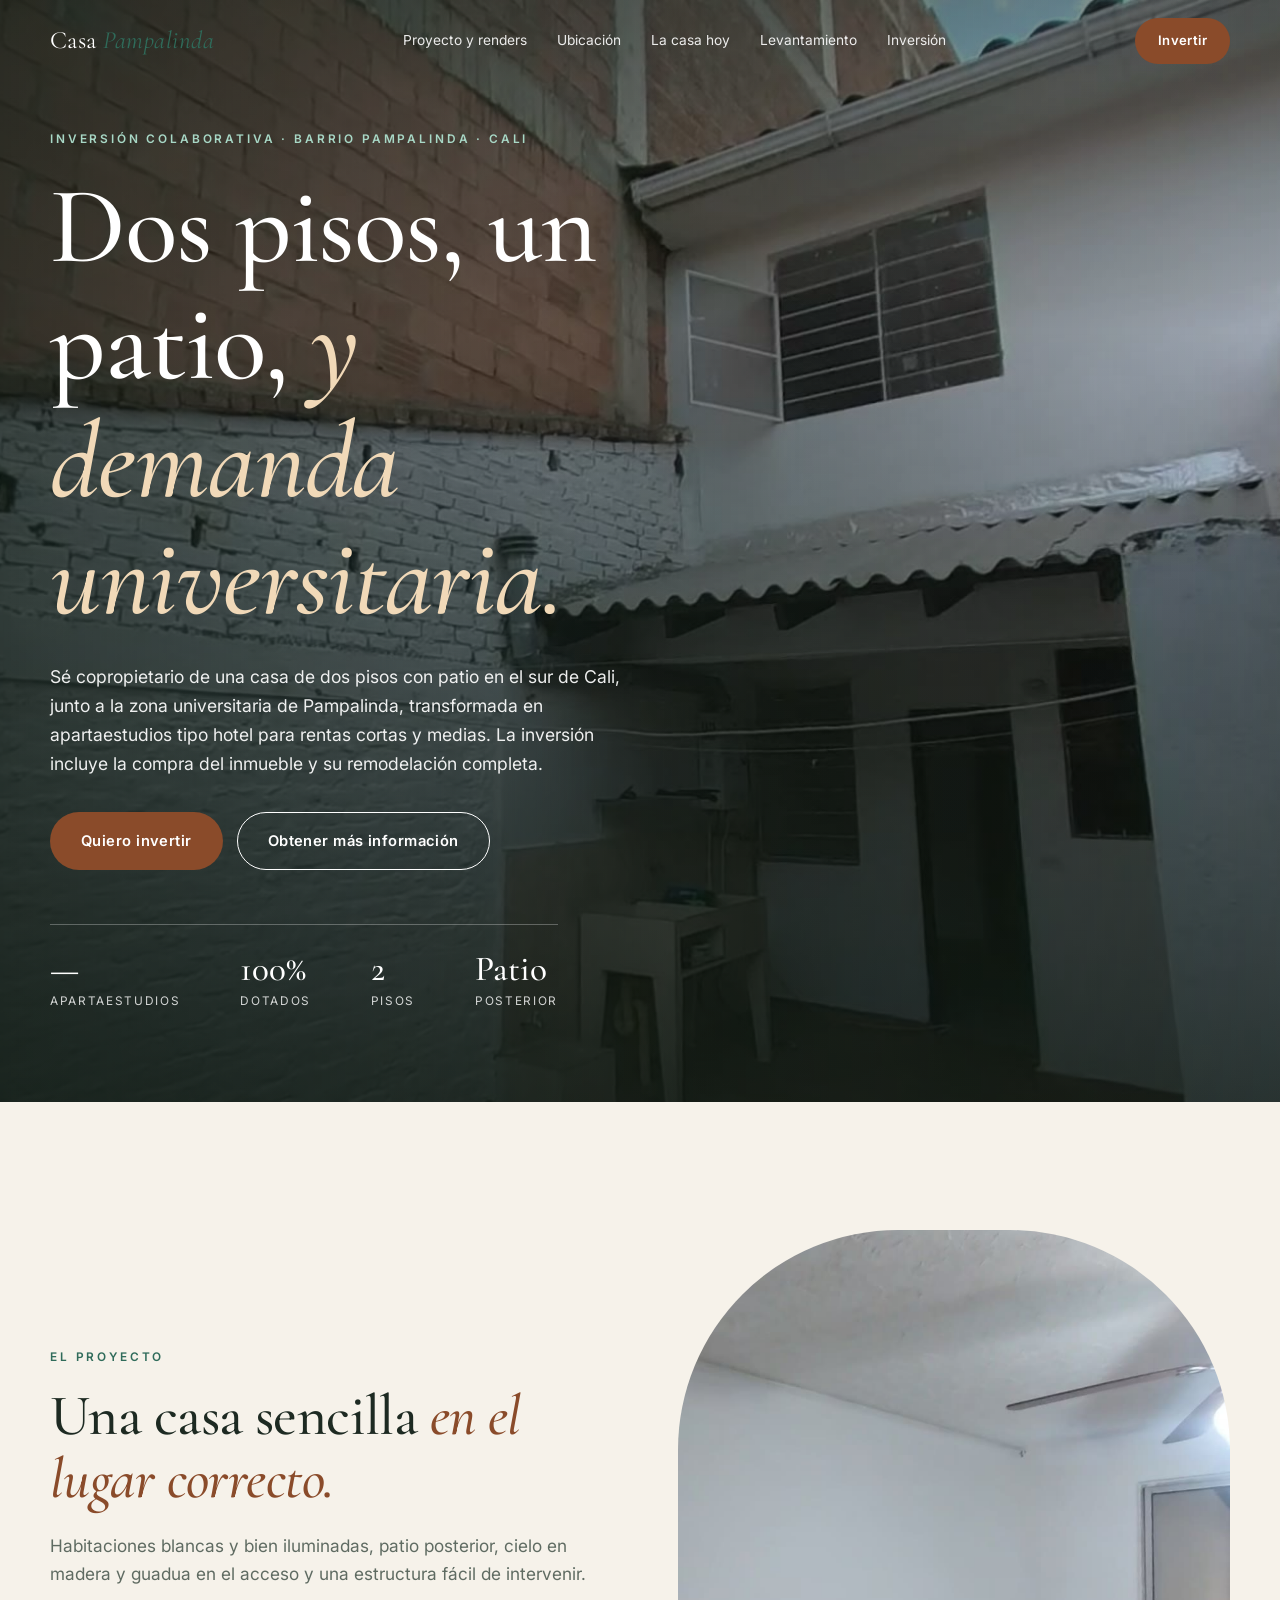
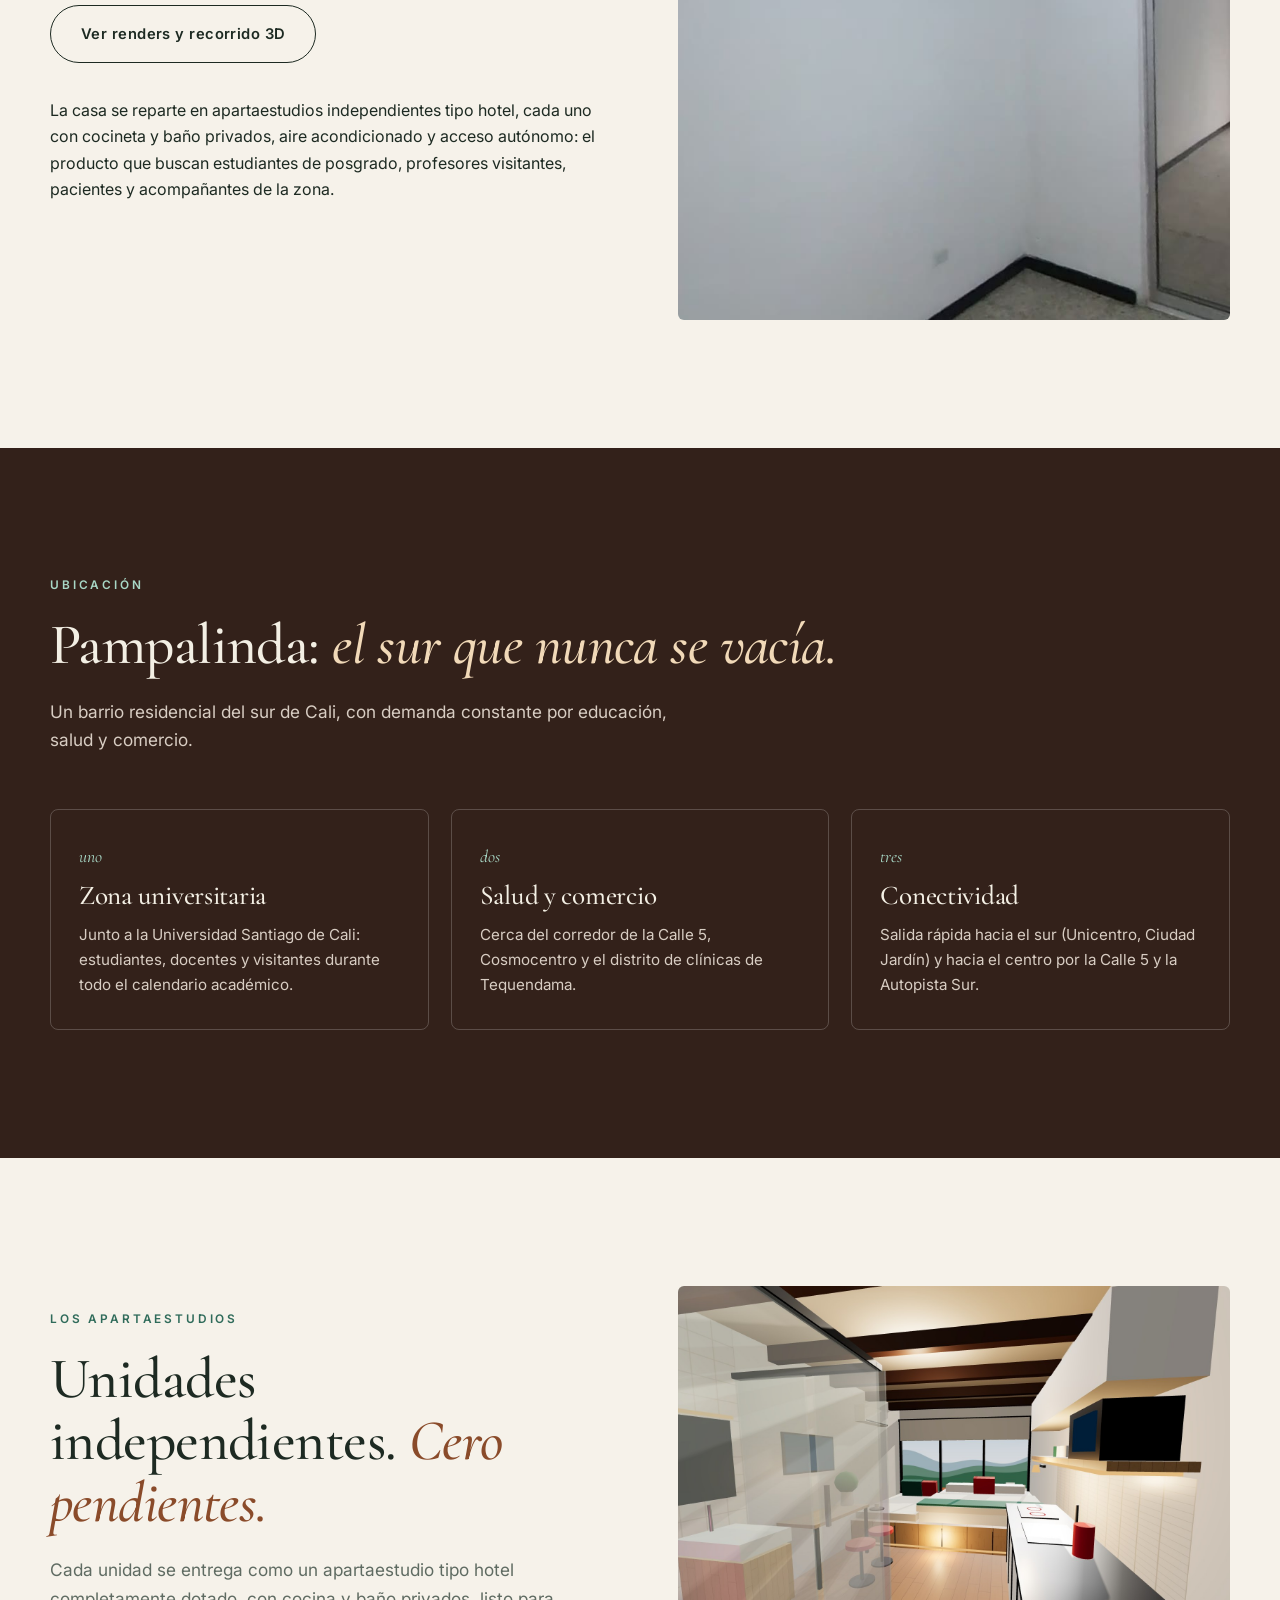
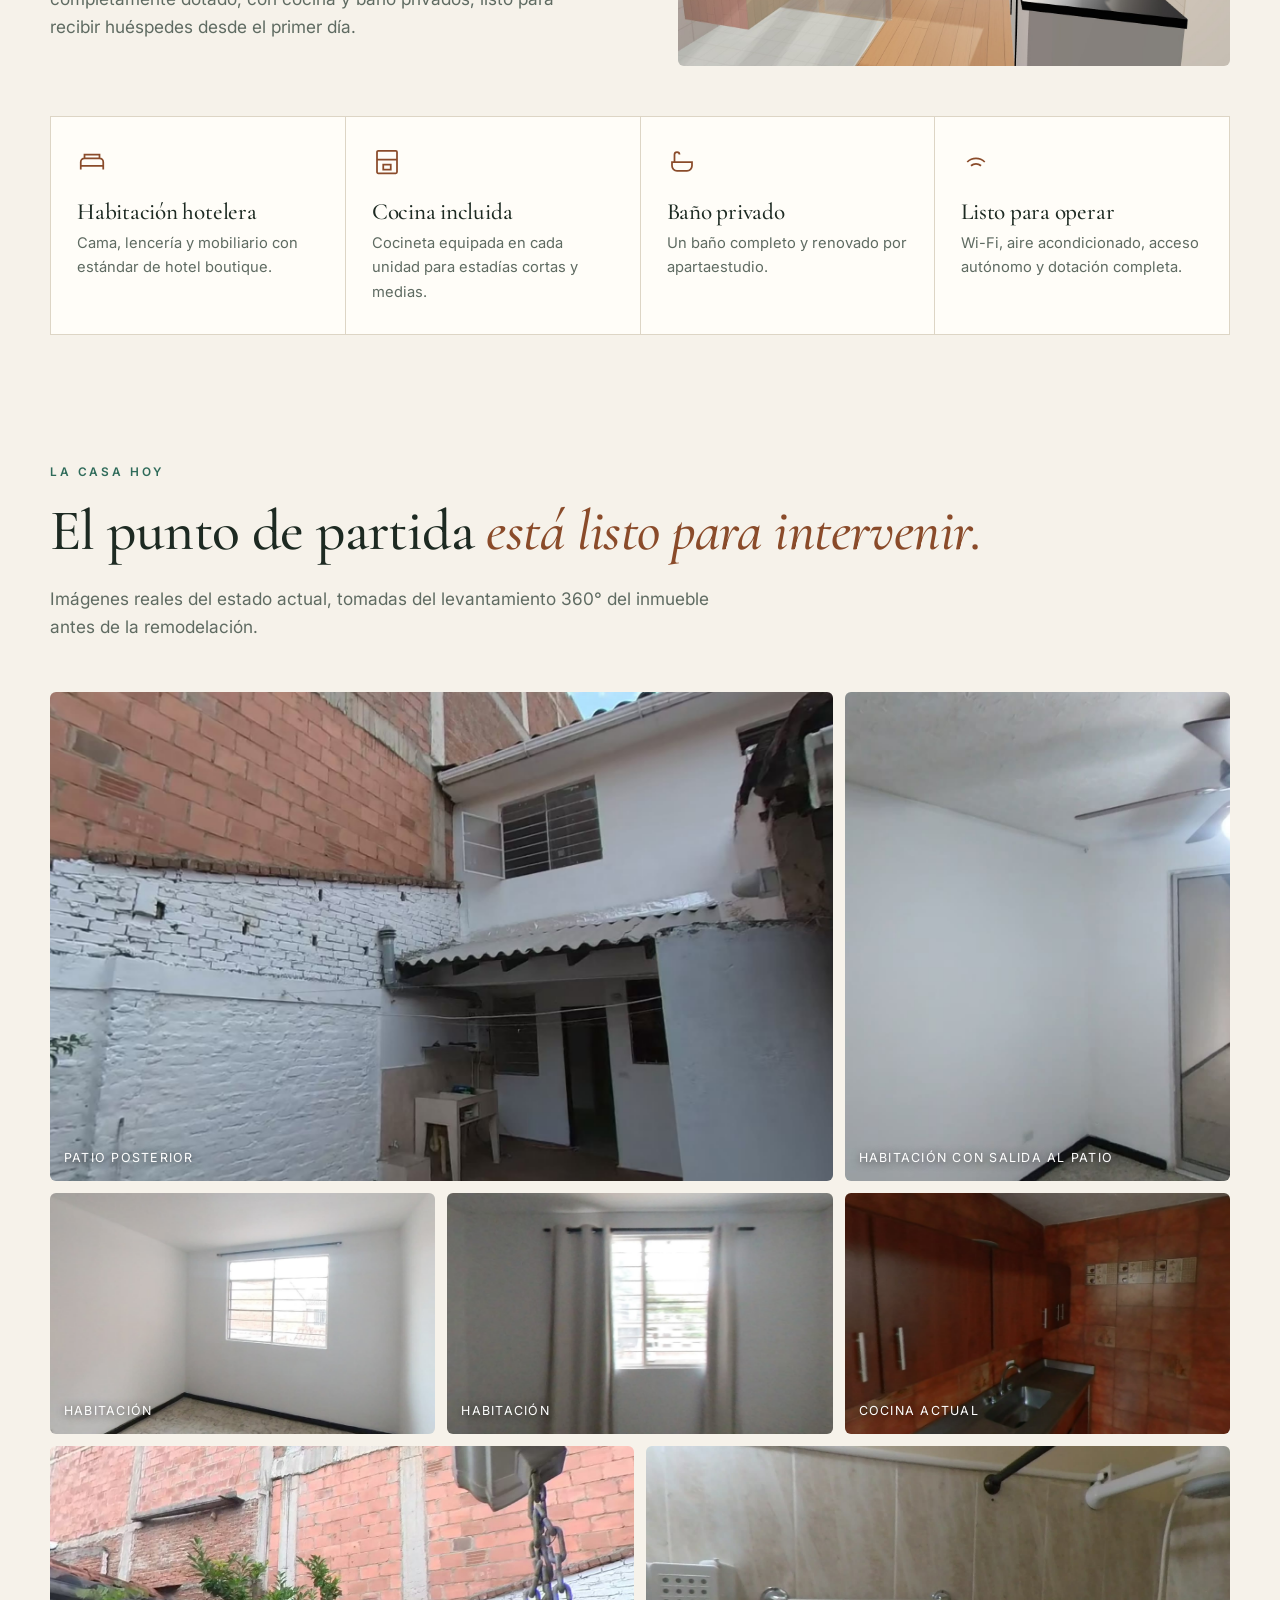
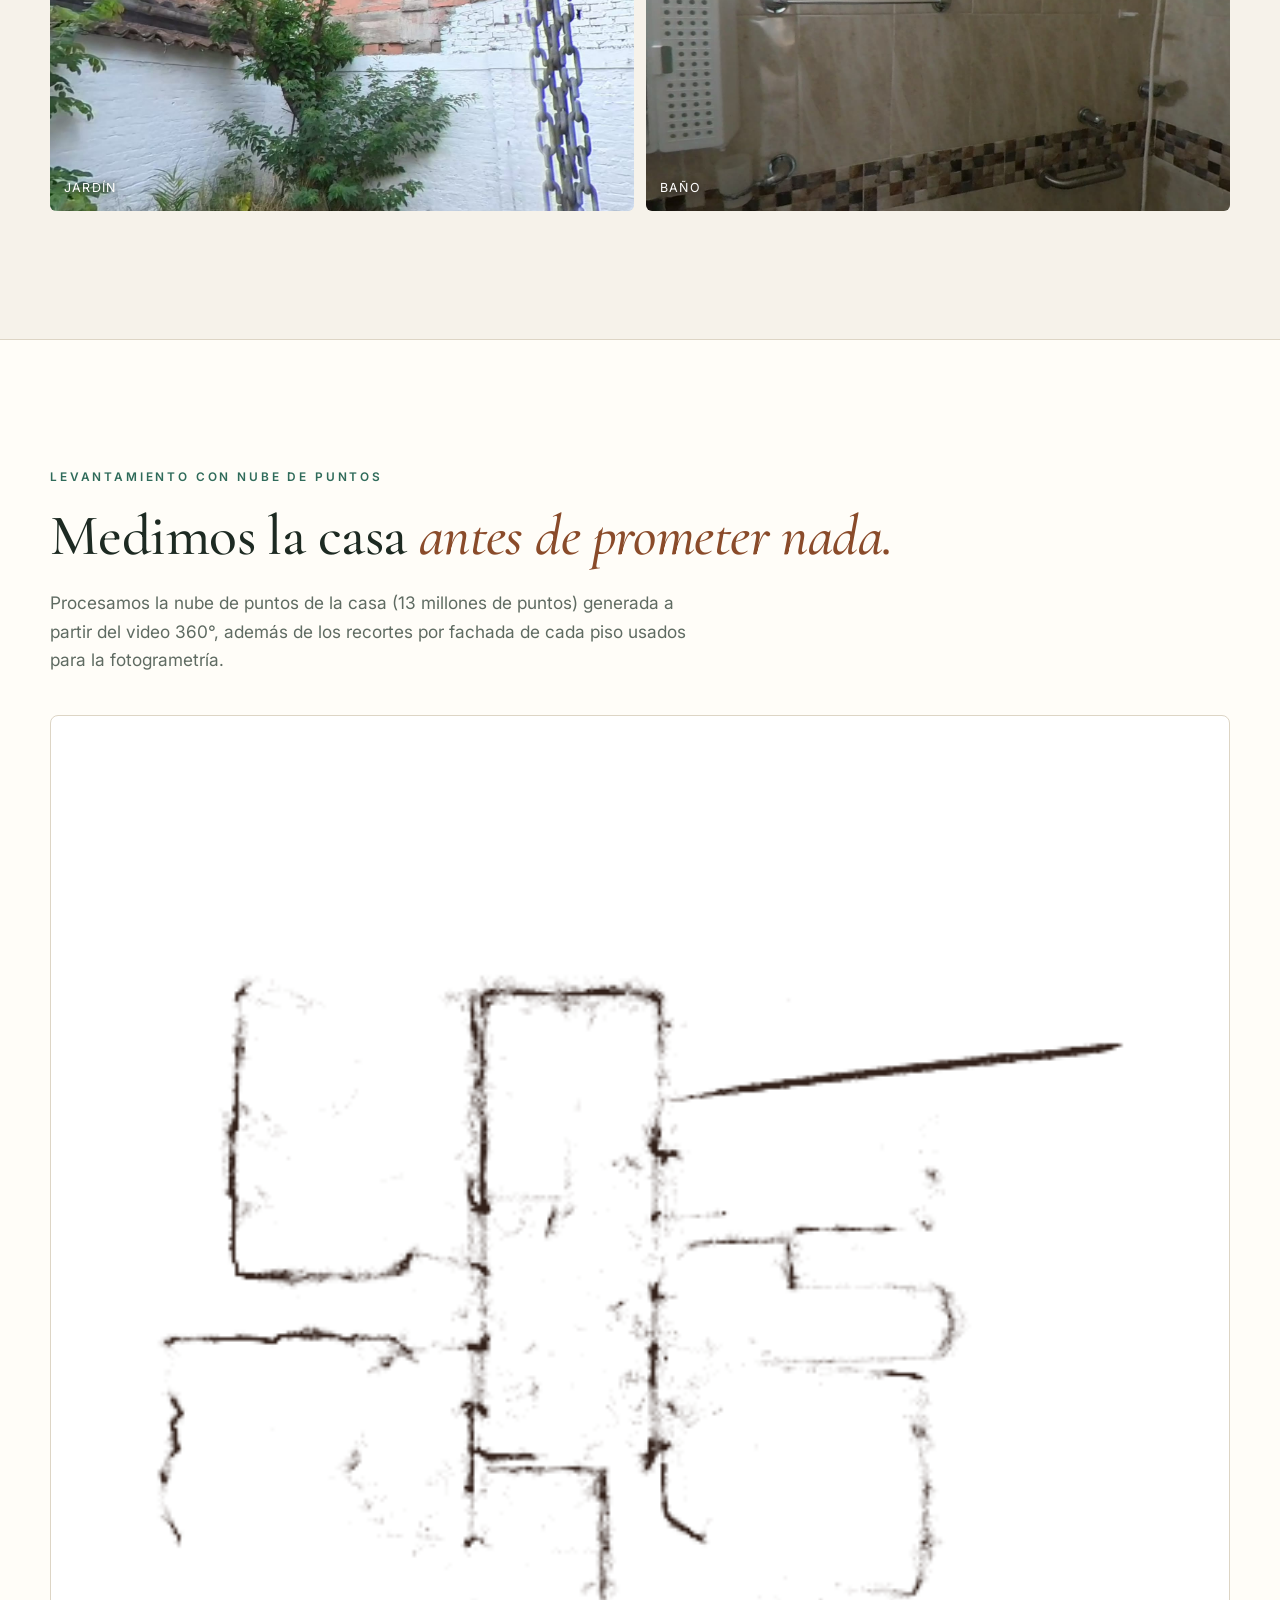
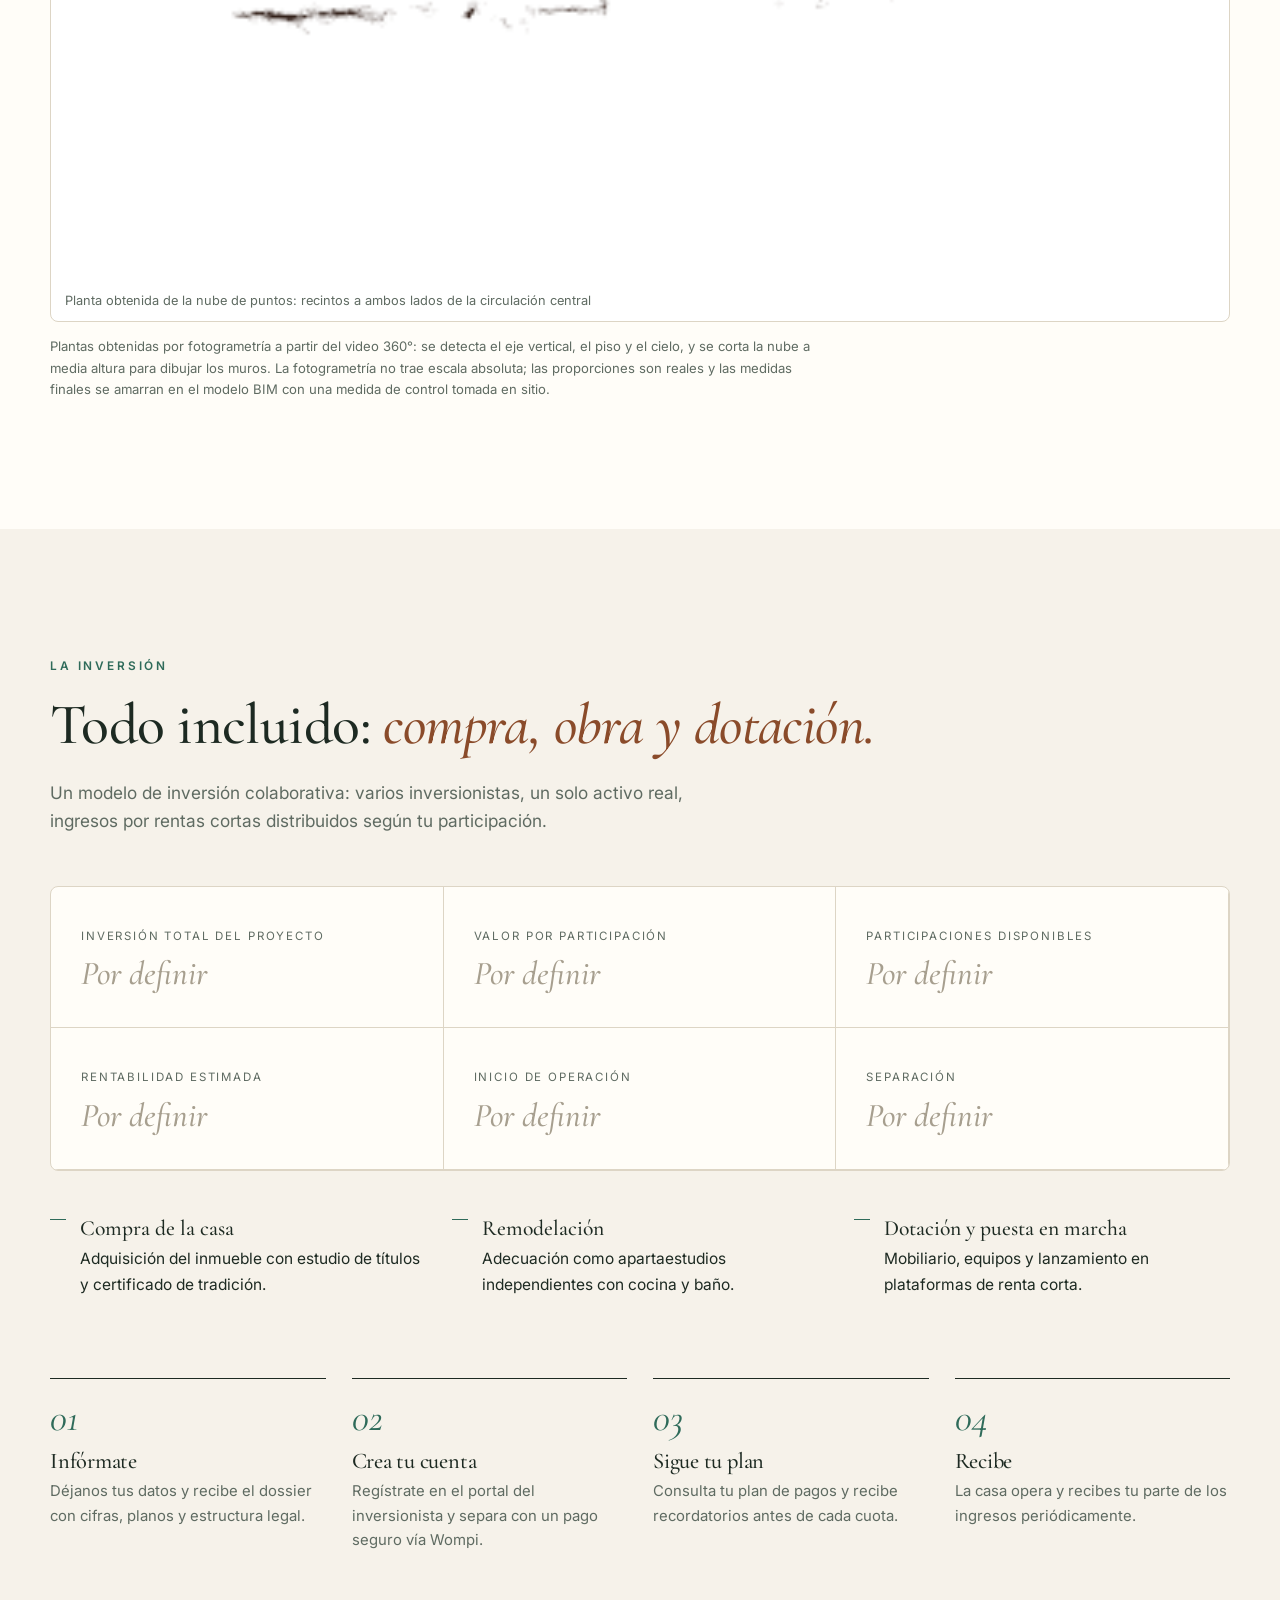
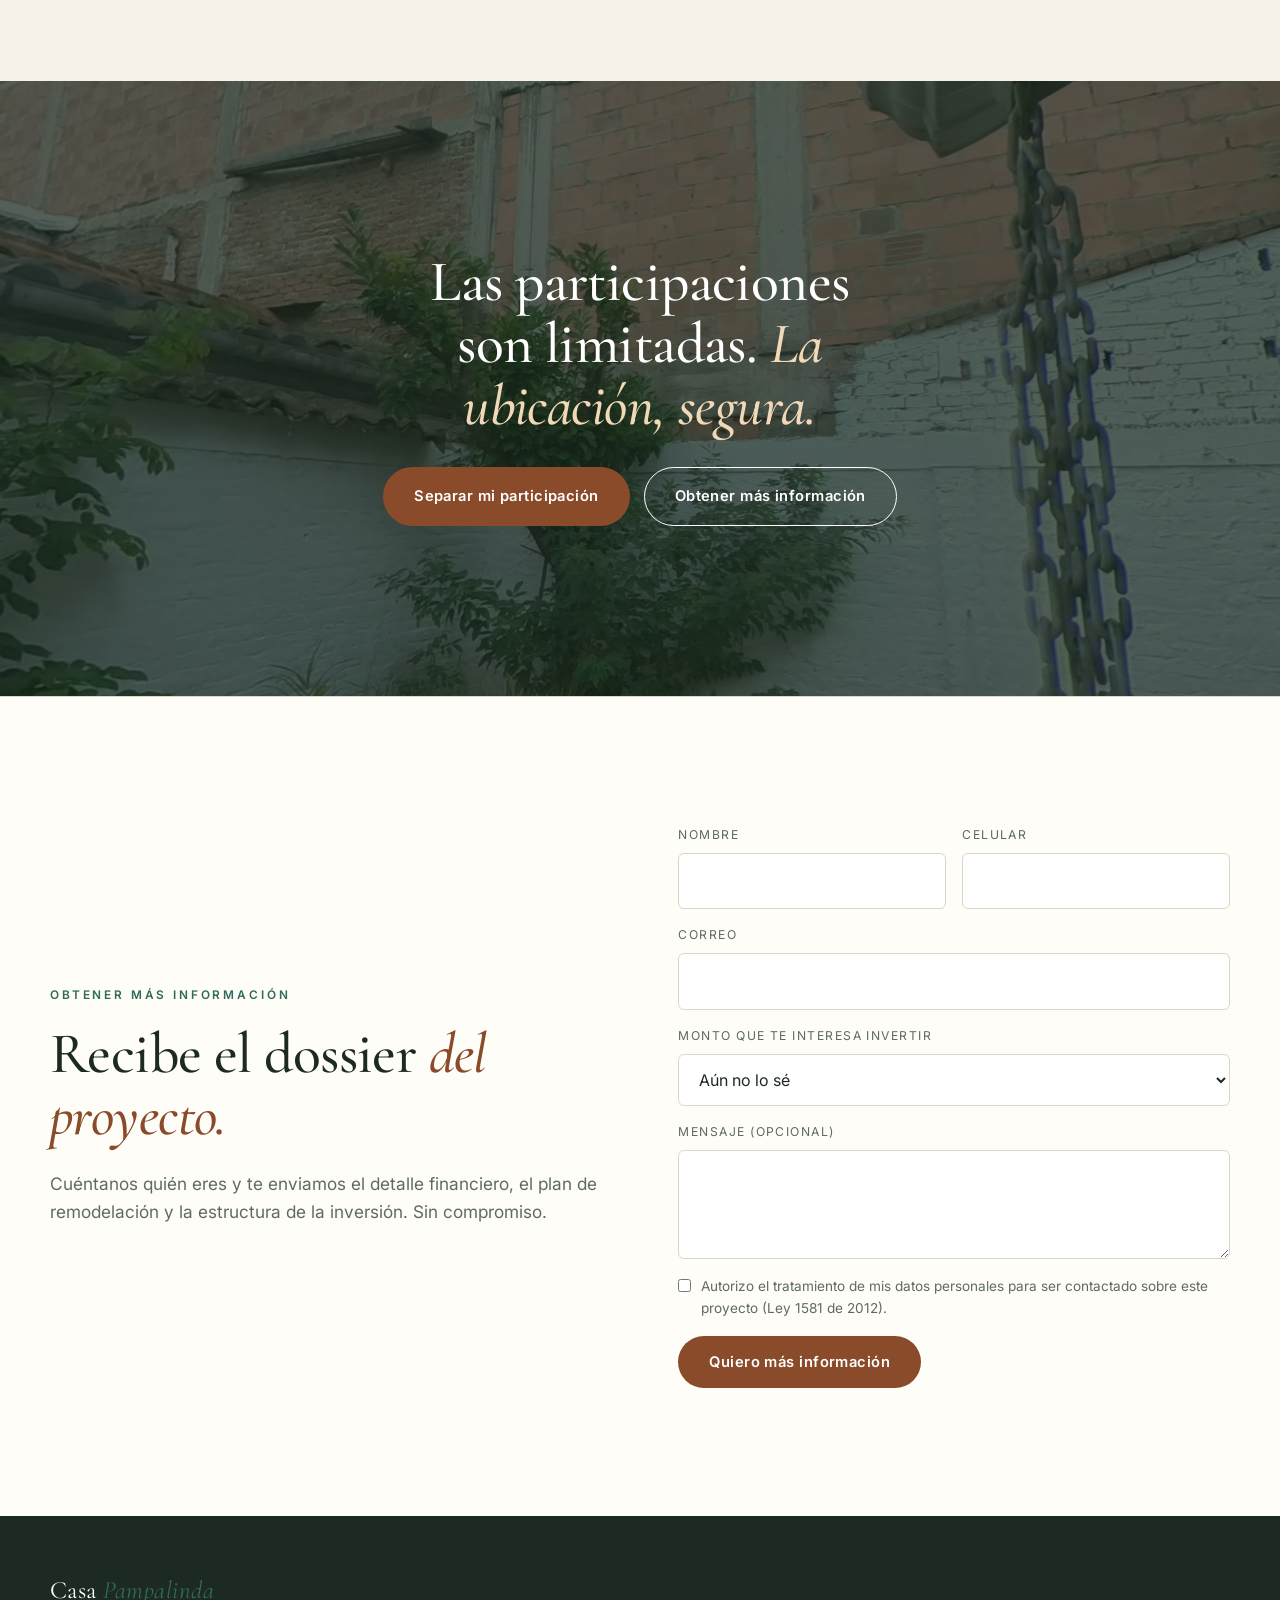
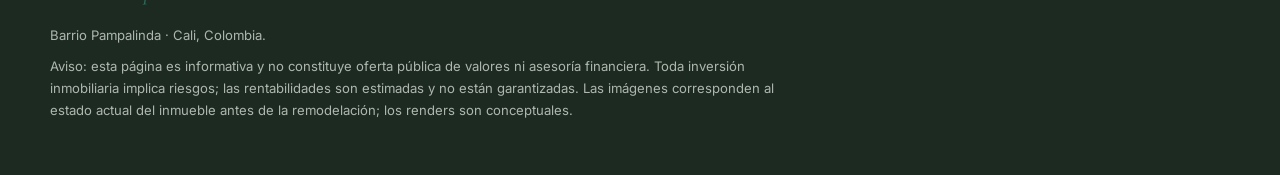
==== index.html @ 5563a719 "Landing de inversión casa-pampalinda: casa actual, nube de puntos, renders 3D y CRM Co-Authored-By: " ====
<!DOCTYPE html>
<html lang="es"><head><meta charset="utf-8"><meta name="viewport" content="width=device-width,initial-scale=1">
<title>Casa Pampalinda · Inversión colaborativa en rentas cortas · Cali</title><meta name="description" content="Invierte en Casa Pampalinda (sur de Cali): una casa de dos pisos con patio, junto a la zona universitaria, transformada en apartaestudios tipo hotel para rentas cortas y medias. Compra + remodelación incluidas."><meta property="og:title" content="Casa Pampalinda · Inversión colaborativa en rentas cortas · Cali"><meta property="og:image" content="assets/patio.jpg">
<link rel="preconnect" href="https://fonts.googleapis.com"><link rel="preconnect" href="https://fonts.gstatic.com" crossorigin><link href="https://fonts.googleapis.com/css2?family=Cormorant+Garamond:ital,wght@0,400;0,500;1,400;1,500&family=Inter:wght@400;500;600&display=swap" rel="stylesheet"><link rel="stylesheet" href="styles.css"></head><body>
<header class="nav" id="nav"><div class="wrap"><a class="brand" href="#top">Casa <span>Pampalinda</span></a>
<ul><li><a href="proyecto.html">Proyecto y renders</a></li><li><a href="#ubicacion">Ubicación</a></li><li><a href="#galeria">La casa hoy</a></li><li><a href="#levantamiento">Levantamiento</a></li><li><a href="#inversion">Inversión</a></li></ul>
<a class="btn btn-primary" href="invertir.html">Invertir</a></div></header>
<section class="hero" id="top"><div class="hero-media"><img src="assets/patio.jpg" alt="Casa Pampalinda"></div><div class="wrap">
<span class="eyebrow">Inversión colaborativa · Barrio Pampalinda · Cali</span><h1>Dos pisos, un patio, <em>y demanda universitaria.</em></h1><p>Sé copropietario de una casa de dos pisos con patio en el sur de Cali, junto a la zona universitaria de Pampalinda, transformada en apartaestudios tipo hotel para rentas cortas y medias. La inversión incluye la compra del inmueble y su remodelación completa.</p>
<div class="cta"><a class="btn btn-primary" href="invertir.html">Quiero invertir</a><a class="btn btn-ghost" href="#contacto">Obtener más información</a></div>
<div class="hero-facts"><div><b>—</b><small>Apartaestudios</small></div><div><b>100%</b><small>Dotados</small></div><div><b>2</b><small>Pisos</small></div><div><b>Patio</b><small>posterior</small></div></div></div></section>

<section id="proyecto"><div class="wrap split"><div class="reveal"><span class="eyebrow">El proyecto</span><h2>Una casa sencilla <em>en el lugar correcto.</em></h2><p class="lead">Habitaciones blancas y bien iluminadas, patio posterior, cielo en madera y guadua en el acceso y una estructura fácil de intervenir.</p>
<p><a class="btn btn-ghost btn-dark" href="proyecto.html" style="margin-bottom:18px">Ver renders y recorrido 3D</a></p><p>La casa se reparte en apartaestudios independientes tipo hotel, cada uno con cocineta y baño privados, aire acondicionado y acceso autónomo: el producto que buscan estudiantes de posgrado, profesores visitantes, pacientes y acompañantes de la zona.</p></div>
<div class="frame reveal"><img src="assets/hab-ventilador.jpg" alt="Casa Pampalinda" loading="lazy"></div></div></section>

<section class="dark" id="ubicacion"><div class="wrap"><div class="reveal"><span class="eyebrow">Ubicación</span><h2>Pampalinda: <em>el sur que nunca se vacía.</em></h2><p class="lead" style="margin-top:22px">Un barrio residencial del sur de Cali, con demanda constante por educación, salud y comercio.</p></div><div class="cards"><div class="card reveal"><span class="n">uno</span><h3>Zona universitaria</h3><p>Junto a la Universidad Santiago de Cali: estudiantes, docentes y visitantes durante todo el calendario académico.</p></div><div class="card reveal"><span class="n">dos</span><h3>Salud y comercio</h3><p>Cerca del corredor de la Calle 5, Cosmocentro y el distrito de clínicas de Tequendama.</p></div><div class="card reveal"><span class="n">tres</span><h3>Conectividad</h3><p>Salida rápida hacia el sur (Unicentro, Ciudad Jardín) y hacia el centro por la Calle 5 y la Autopista Sur.</p></div></div></div></section>

<section id="apartamentos"><div class="wrap"><div class="split"><div class="reveal"><span class="eyebrow">Los apartaestudios</span><h2>Unidades independientes. <em>Cero pendientes.</em></h2>
<p class="lead">Cada unidad se entrega como un apartaestudio tipo hotel completamente dotado, con cocina y baño privados, listo para recibir huéspedes desde el primer día.</p></div>
<div class="frame wide reveal"><img src="assets/render-acceso.jpg" alt="Render conceptual del apartaestudio tipo" loading="lazy"></div></div><div class="units"><div class="unit reveal"><svg viewBox="0 0 24 24"><path d="M3 18v-6a3 3 0 013-3h12a3 3 0 013 3v6M3 15h18M6 9V6h12v3"/></svg><h3>Habitación hotelera</h3><p>Cama, lencería y mobiliario con estándar de hotel boutique.</p></div><div class="unit reveal"><svg viewBox="0 0 24 24"><rect x="4" y="3" width="16" height="18" rx="1"/><path d="M4 10h16M8 6.5h0M12 6.5h0M9 14h6v4H9z"/></svg><h3>Cocina incluida</h3><p>Cocineta equipada en cada unidad para estadías cortas y medias.</p></div><div class="unit reveal"><svg viewBox="0 0 24 24"><path d="M4 12h16v3a4 4 0 01-4 4H8a4 4 0 01-4-4zM6 12V6a2 2 0 014 0"/></svg><h3>Baño privado</h3><p>Un baño completo y renovado por apartaestudio.</p></div><div class="unit reveal"><svg viewBox="0 0 24 24"><path d="M5 12a10 10 0 0114 0M8 15a6 6 0 018 0M12 18.5h0"/></svg><h3>Listo para operar</h3><p>Wi-Fi, aire acondicionado, acceso autónomo y dotación completa.</p></div></div></div></section>

<section id="galeria" style="padding-top:0"><div class="wrap"><div class="reveal"><span class="eyebrow">La casa hoy</span><h2>El punto de partida <em>está listo para intervenir.</em></h2>
<p class="lead" style="margin-top:22px">Imágenes reales del estado actual, tomadas del levantamiento 360° del inmueble antes de la remodelación.</p></div><div class="gallery"><figure class="w8 reveal"><img src="assets/patio.jpg" alt="Patio posterior" loading="lazy"><figcaption>Patio posterior</figcaption></figure><figure class=" reveal"><img src="assets/hab-ventilador.jpg" alt="Habitación con salida al patio" loading="lazy"><figcaption>Habitación con salida al patio</figcaption></figure><figure class=" reveal"><img src="assets/hab-1.jpg" alt="Habitación" loading="lazy"><figcaption>Habitación</figcaption></figure><figure class=" reveal"><img src="assets/hab-2.jpg" alt="Habitación" loading="lazy"><figcaption>Habitación</figcaption></figure><figure class=" reveal"><img src="assets/cocina.jpg" alt="Cocina actual" loading="lazy"><figcaption>Cocina actual</figcaption></figure><figure class="w6 reveal"><img src="assets/jardin.jpg" alt="Jardín" loading="lazy"><figcaption>Jardín</figcaption></figure><figure class="w6 reveal"><img src="assets/bano.jpg" alt="Baño" loading="lazy"><figcaption>Baño</figcaption></figure></div></div></section>

<section id="levantamiento" class="contact"><div class="wrap"><div class="reveal"><span class="eyebrow">Levantamiento con nube de puntos</span><h2>Medimos la casa <em>antes de prometer nada.</em></h2>
<p class="lead" style="margin-top:22px">Procesamos la nube de puntos de la casa (13 millones de puntos) generada a partir del video 360°, además de los recortes por fachada de cada piso usados para la fotogrametría.</p></div><div class="cloud"><figure class="reveal"><img src="assets/nube-1.png" alt="Planta obtenida de la nube de puntos: recintos a ambos lados de la circulación central" loading="lazy"><figcaption>Planta obtenida de la nube de puntos: recintos a ambos lados de la circulación central</figcaption></figure></div><p class="src" style="font-size:.82rem;color:var(--muted);margin-top:14px;max-width:95ch">Plantas obtenidas por fotogrametría a partir del video 360°: se detecta el eje vertical, el piso y el cielo, y se corta la nube a media altura para dibujar los muros. La fotogrametría no trae escala absoluta; las proporciones son reales y las medidas finales se amarran en el modelo BIM con una medida de control tomada en sitio.</p></div></section>



<section id="inversion"><div class="wrap"><div class="reveal"><span class="eyebrow">La inversión</span><h2>Todo incluido: <em>compra, obra y dotación.</em></h2>
<p class="lead" style="margin-top:22px">Un modelo de inversión colaborativa: varios inversionistas, un solo activo real, ingresos por rentas cortas distribuidos según tu participación.</p></div>
<div class="figures reveal"><div><small>Inversión total del proyecto</small><b data-cfg="inversionTotal"></b></div><div><small>Valor por participación</small><b data-cfg="valorParticipacion"></b></div><div><small>Participaciones disponibles</small><b data-cfg="numeroParticipaciones"></b></div>
<div><small>Rentabilidad estimada</small><b data-cfg="rentabilidadEstimada"></b></div><div><small>Inicio de operación</small><b data-cfg="inicioOperacion"></b></div><div><small>Separación</small><b data-cfg="valorSeparacion"></b></div></div>
<ul class="includes reveal" style="padding:0"><li><b>Compra de la casa</b>Adquisición del inmueble con estudio de títulos y certificado de tradición.</li><li><b>Remodelación</b>Adecuación como  apartaestudios independientes con cocina y baño.</li><li><b>Dotación y puesta en marcha</b>Mobiliario, equipos y lanzamiento en plataformas de renta corta.</li></ul>
<ol class="steps reveal" style="padding:0;margin-top:80px"><li><h3>Infórmate</h3><p>Déjanos tus datos y recibe el dossier con cifras, planos y estructura legal.</p></li><li><h3>Crea tu cuenta</h3><p>Regístrate en el portal del inversionista y separa con un pago seguro vía Wompi.</p></li><li><h3>Sigue tu plan</h3><p>Consulta tu plan de pagos y recibe recordatorios antes de cada cuota.</p></li><li><h3>Recibe</h3><p>La casa opera y recibes tu parte de los ingresos periódicamente.</p></li></ol></div></section>

<section class="band"><img src="assets/jardin.jpg" alt="" loading="lazy"><div class="wrap reveal"><h2>Las participaciones son limitadas. <em>La ubicación, segura.</em></h2>
<div class="cta"><a class="btn btn-primary" href="invertir.html">Separar mi participación</a><a class="btn btn-ghost" href="#contacto">Obtener más información</a></div></div></section>

<section id="contacto" class="contact"><div class="wrap split"><div class="reveal"><span class="eyebrow">Obtener más información</span><h2>Recibe el dossier <em>del proyecto.</em></h2>
<p class="lead">Cuéntanos quién eres y te enviamos el detalle financiero, el plan de remodelación y la estructura de la inversión. Sin compromiso.</p></div>
<form id="infoForm" class="reveal"><div class="row"><label>Nombre<input name="nombre" required autocomplete="name"></label><label>Celular<input name="celular" type="tel" required autocomplete="tel"></label></div>
<label>Correo<input name="correo" type="email" required autocomplete="email"></label><label>Monto que te interesa invertir<select name="monto"><option>Aún no lo sé</option><option>Una participación</option><option>Dos o más participaciones</option></select></label>
<label>Mensaje (opcional)<textarea name="mensaje" rows="3"></textarea></label><label class="check"><input type="checkbox" required> Autorizo el tratamiento de mis datos personales para ser contactado sobre este proyecto (Ley 1581 de 2012).</label>
<button class="btn btn-primary" type="submit" style="justify-self:start">Quiero más información</button><div class="msg" id="formMsg"></div></form></div></section>
<footer><div class="wrap"><a class="brand" href="index.html">Casa <span>Pampalinda</span></a><p>Barrio Pampalinda · Cali, Colombia.</p>
<p>Aviso: esta página es informativa y no constituye oferta pública de valores ni asesoría financiera. Toda inversión inmobiliaria implica riesgos; las rentabilidades son estimadas y no están garantizadas. Las imágenes corresponden al estado actual del inmueble antes de la remodelación; los renders son conceptuales. </p></div></footer>
<div class="lightbox" id="lb"><img alt=""></div>
<script src="config.js"></script><script type="module" src="site.js"></script>
</body></html>
---- styles.css ----
:root{
  --cream:#f6f2ea; --paper:#fffdf8; --ink:#1d2a22; --muted:#5f6b62;
  --green:#8a4b2a; --green-dark:#33211a; --terra:#2f6b5a; --line:#ddd5c5;
  --serif:"Cormorant Garamond",Georgia,serif; --sans:"Inter",system-ui,sans-serif;
}
*{box-sizing:border-box;margin:0}
html{scroll-behavior:smooth}
body{font-family:var(--sans);color:var(--ink);background:var(--cream);line-height:1.65;-webkit-font-smoothing:antialiased}
img,video{display:block;max-width:100%}
a{color:inherit}
.wrap{width:min(1180px,100% - 40px);margin-inline:auto}
h1,h2,h3{font-family:var(--serif);font-weight:500;line-height:1.08;letter-spacing:-.01em}
h2{font-size:clamp(2.1rem,4.6vw,3.6rem)}
h2 em,h1 em{font-style:italic;color:var(--green)}
.eyebrow{font-size:.74rem;letter-spacing:.24em;text-transform:uppercase;color:var(--terra);font-weight:600;margin-bottom:18px;display:block}
.lead{font-size:1.08rem;color:var(--muted);max-width:60ch}
section{padding:clamp(70px,10vw,130px) 0}

/* Botones */
.btn{display:inline-flex;align-items:center;gap:10px;padding:16px 30px;border-radius:999px;font-weight:600;font-size:.92rem;letter-spacing:.03em;text-decoration:none;border:1px solid transparent;cursor:pointer;transition:.25s;font-family:var(--sans)}
.btn-primary{background:var(--green);color:#fff}
.btn-primary:hover{background:var(--green-dark);transform:translateY(-2px)}
.btn-ghost{border-color:currentColor;color:inherit;background:transparent}
.btn-ghost:hover{background:#fff;color:var(--ink);border-color:#fff}
.btn-dark{border-color:var(--ink)}
.btn-dark:hover{background:var(--ink);color:#fff;border-color:var(--ink)}

/* Nav */
.nav{position:fixed;inset:0 0 auto 0;z-index:50;padding:18px 0;color:#fff;transition:.3s}
.nav.solid{background:rgba(246,242,234,.94);backdrop-filter:blur(10px);color:var(--ink);box-shadow:0 1px 0 var(--line);padding:12px 0}
.nav .wrap{display:flex;align-items:center;justify-content:space-between;gap:20px}
.brand{font-family:var(--serif);font-size:1.55rem;text-decoration:none;letter-spacing:.02em}
.brand span{font-style:italic;color:var(--terra)}
.nav ul{display:flex;gap:30px;list-style:none;padding:0;font-size:.86rem}
.nav ul a{text-decoration:none;opacity:.9}
.nav ul a:hover{opacity:1;text-decoration:underline;text-underline-offset:6px}
.nav .btn{padding:11px 22px;font-size:.82rem}
@media(max-width:860px){.nav ul{display:none}}

/* Hero */
.hero{position:relative;min-height:100svh;display:flex;align-items:flex-end;color:#fff;padding:130px 0 clamp(50px,8vw,90px);overflow:hidden}
.hero-media{position:absolute;inset:0}
.hero-media img,.hero-media video{width:100%;height:100%;object-fit:cover}
.hero-media::after{content:"";position:absolute;inset:0;background:linear-gradient(90deg,rgba(15,25,18,.72) 0%,rgba(15,25,18,.35) 55%,rgba(15,25,18,.05) 100%),linear-gradient(180deg,rgba(15,25,18,.4) 0%,rgba(15,25,18,0) 30%,rgba(15,25,18,.7) 100%)}
.hero .wrap{position:relative}
.hero .eyebrow{color:#a8d8c6}
.hero h1{font-size:clamp(3rem,8.5vw,7rem);max-width:13ch}
.hero h1 em{color:#f1d9b8}
.hero p{max-width:54ch;margin:24px 0 34px;font-size:1.1rem;opacity:.92}
.cta{display:flex;flex-wrap:wrap;gap:14px}
.hero-facts{display:grid;grid-template-columns:repeat(4,auto);gap:clamp(20px,5vw,60px);margin-top:54px;padding-top:26px;border-top:1px solid rgba(255,255,255,.28);width:fit-content}
.hero-facts b{display:block;font-family:var(--serif);font-size:2.2rem;font-weight:500;line-height:1}
.hero-facts small{font-size:.74rem;letter-spacing:.14em;text-transform:uppercase;opacity:.8}
@media(max-width:640px){.hero-facts{grid-template-columns:repeat(2,auto)}}

/* Split */
.split{display:grid;grid-template-columns:1fr 1fr;gap:clamp(30px,6vw,90px);align-items:center}
.split.rev>:first-child{order:2}
.split p+p{margin-top:16px}
.split .lead{margin-top:22px}
.frame{position:relative}
.frame img,.frame video{width:100%;aspect-ratio:4/5;object-fit:cover;border-radius:220px 220px 6px 6px}
.frame.wide img,.frame.wide video{aspect-ratio:16/11;border-radius:6px}
@media(max-width:860px){.split{grid-template-columns:1fr}.split.rev>:first-child{order:0}}

/* Ubicación */
.dark{background:var(--green-dark);color:#f3efe4}
.dark h2 em{color:#f1d9b8}
.dark .lead{color:#d8cdc3}
.dark .eyebrow{color:#a8d8c6}
.cards{display:grid;grid-template-columns:repeat(3,1fr);gap:22px;margin-top:54px}
.card{border:1px solid rgba(255,255,255,.2);border-radius:8px;padding:32px 28px}
.card .n{font-family:var(--serif);font-style:italic;font-size:1.1rem;color:#a8d8c6}
.card h3{font-size:1.7rem;margin:10px 0 12px}
.card p{font-size:.95rem;color:#d8cdc3}
@media(max-width:860px){.cards{grid-template-columns:1fr}}

/* Apartamentos */
.units{display:grid;grid-template-columns:repeat(4,1fr);gap:0;margin-top:50px;border-top:1px solid var(--line);border-left:1px solid var(--line)}
.unit{padding:30px 26px;border-right:1px solid var(--line);border-bottom:1px solid var(--line);background:var(--paper)}
.unit svg{width:30px;height:30px;stroke:var(--green);fill:none;stroke-width:1.4;margin-bottom:16px}
.unit h3{font-size:1.45rem;margin-bottom:6px}
.unit p{font-size:.92rem;color:var(--muted)}
@media(max-width:860px){.units{grid-template-columns:1fr 1fr}}
@media(max-width:520px){.units{grid-template-columns:1fr}}

/* Galería */
.gallery{display:grid;grid-template-columns:repeat(12,1fr);gap:12px;margin-top:50px}
.gallery figure{position:relative;overflow:hidden;border-radius:6px;cursor:zoom-in;grid-column:span 4}
.gallery figure.w6{grid-column:span 6}.gallery figure.w8{grid-column:span 8}
.gallery img{width:100%;height:100%;aspect-ratio:16/10;object-fit:cover;transition:transform .7s}
.gallery figure:hover img{transform:scale(1.05)}
.gallery figcaption{position:absolute;left:14px;bottom:12px;color:#fff;font-size:.78rem;letter-spacing:.1em;text-transform:uppercase;text-shadow:0 1px 8px rgba(0,0,0,.7)}
@media(max-width:760px){.gallery figure,.gallery figure.w6,.gallery figure.w8{grid-column:span 12}}
.lightbox{position:fixed;inset:0;background:rgba(10,15,12,.94);display:none;place-items:center;z-index:100;padding:20px;cursor:zoom-out}
.lightbox.on{display:grid}
.lightbox img{max-height:92vh;border-radius:4px}

/* Inversión */
.figures{display:grid;grid-template-columns:repeat(3,1fr);gap:0;margin-top:50px;border:1px solid var(--line);border-radius:8px;overflow:hidden;background:var(--paper)}
.figures div{padding:34px 30px;border-right:1px solid var(--line);border-bottom:1px solid var(--line)}
.figures small{font-size:.72rem;letter-spacing:.16em;text-transform:uppercase;color:var(--muted)}
.figures b{display:block;font-family:var(--serif);font-weight:500;font-size:clamp(1.5rem,2.6vw,2.2rem);margin-top:8px;line-height:1.15}
.figures b.tbd{color:#a79f8f;font-style:italic}
@media(max-width:760px){.figures{grid-template-columns:1fr}}
.includes{display:grid;grid-template-columns:repeat(3,1fr);gap:26px;margin-top:40px}
.includes li{list-style:none;padding-left:30px;position:relative;font-size:.97rem}
.includes li::before{content:"";position:absolute;left:0;top:.55em;width:16px;height:1px;background:var(--terra)}
.includes b{display:block;font-family:var(--serif);font-size:1.35rem;font-weight:500}
@media(max-width:760px){.includes{grid-template-columns:1fr}}

/* Pasos */
.steps{display:grid;grid-template-columns:repeat(4,1fr);gap:26px;margin-top:50px;counter-reset:s}
.steps li{list-style:none;counter-increment:s;border-top:1px solid var(--ink);padding-top:20px}
.steps li::before{content:"0" counter(s);font-family:var(--serif);font-style:italic;font-size:2.4rem;color:var(--terra);display:block;line-height:1;margin-bottom:12px}
.steps h3{font-size:1.4rem;margin-bottom:6px}
.steps p{font-size:.93rem;color:var(--muted)}
@media(max-width:860px){.steps{grid-template-columns:1fr 1fr}}
@media(max-width:520px){.steps{grid-template-columns:1fr}}

/* Contacto */
.contact{background:var(--paper);border-top:1px solid var(--line)}
form{display:grid;gap:16px}
.row{display:grid;grid-template-columns:1fr 1fr;gap:16px}
@media(max-width:520px){.row{grid-template-columns:1fr}}
label{font-size:.76rem;letter-spacing:.12em;text-transform:uppercase;color:var(--muted);display:grid;gap:8px}
input,select,textarea{font:inherit;font-size:1rem;letter-spacing:0;text-transform:none;color:var(--ink);padding:14px 16px;border:1px solid var(--line);border-radius:6px;background:#fff;width:100%}
input:focus,select:focus,textarea:focus{outline:2px solid var(--green);outline-offset:1px;border-color:transparent}
.check{display:flex;gap:10px;align-items:flex-start;text-transform:none;letter-spacing:0;font-size:.85rem}
.check input{width:auto;margin-top:4px}
.note{font-size:.84rem;color:var(--muted)}
.msg{padding:14px 16px;border-radius:6px;background:#f3ece4;border:1px solid #e0d2c2;font-size:.92rem;display:none}
.msg.on{display:block}

/* Banda CTA */
.band{position:relative;color:#fff;text-align:center;padding:clamp(90px,14vw,170px) 0;overflow:hidden}
.band img{position:absolute;inset:0;width:100%;height:100%;object-fit:cover}
.band::after{content:"";position:absolute;inset:0;background:rgba(20,35,24,.72)}
.band .wrap{position:relative;z-index:1}
.band h2{max-width:18ch;margin:0 auto 30px}
.band h2 em{color:#f1d9b8}
.band .cta{justify-content:center}

footer{background:var(--ink);color:#aeb8ae;padding:54px 0;font-size:.82rem}
footer .brand{color:#fff;display:block;margin-bottom:14px}
footer p{max-width:95ch}
footer p+p{margin-top:10px}

/* Página de separación */
.checkout{padding-top:140px;min-height:100svh}
.summary{background:var(--paper);border:1px solid var(--line);border-radius:10px;padding:36px}
.summary dl{display:grid;grid-template-columns:1fr auto;gap:14px 20px;margin:24px 0;padding:24px 0;border-block:1px solid var(--line)}
.summary dt{color:var(--muted);font-size:.95rem}.summary dd{font-weight:600;text-align:right}
.summary .btn{width:100%;justify-content:center}
.wompi-note{display:flex;align-items:center;gap:8px;justify-content:center;margin-top:14px;font-size:.8rem;color:var(--muted)}

.reveal{opacity:0;transform:translateY(26px);transition:opacity .9s,transform .9s}
.reveal.in{opacity:1;transform:none}
@media(prefers-reduced-motion:reduce){.reveal{opacity:1;transform:none;transition:none}html{scroll-behavior:auto}}

/* Estudio de mercado */
.market table{width:100%;border-collapse:collapse;margin-top:40px;background:var(--paper);border:1px solid var(--line);border-radius:8px;overflow:hidden;font-size:.93rem}
.market th,.market td{padding:14px 18px;text-align:left;border-bottom:1px solid var(--line)}
.market th{font-size:.7rem;letter-spacing:.14em;text-transform:uppercase;color:var(--muted);font-weight:600}
.market td.num,.market th.num{text-align:right;white-space:nowrap;font-variant-numeric:tabular-nums}
.market tr:last-child td{border-bottom:0}
.market .scroll{overflow-x:auto}
.market h3{font-size:1.7rem;margin-top:64px}
.market .src{font-size:.82rem;color:var(--muted);margin-top:14px;max-width:95ch}
.market .src a{color:var(--green)}

/* Página de proyecto */

.viewer{position:relative;height:min(72vh,640px);border-radius:8px;overflow:hidden;border:1px solid var(--line);background:#f3efe8;margin-top:40px}
.viewer .tabs{position:absolute;left:14px;bottom:14px;display:flex;flex-wrap:wrap;gap:8px;z-index:2}
.viewer .tabs button{font:600 .78rem var(--sans);letter-spacing:.06em;padding:9px 16px;border-radius:999px;border:1px solid var(--ink);background:rgba(255,253,248,.9);cursor:pointer}
.viewer .tabs button.on{background:var(--ink);color:#fff}
.viewer .hint{position:absolute;right:14px;top:12px;font-size:.75rem;color:var(--muted);background:rgba(255,253,248,.85);padding:6px 12px;border-radius:999px}
.renders{display:grid;grid-template-columns:repeat(12,1fr);gap:12px;margin-top:40px}
.renders figure{grid-column:span 6;position:relative;border-radius:6px;overflow:hidden;cursor:zoom-in}
.renders figure.w12{grid-column:span 12}.renders figure.w8{grid-column:span 8}.renders figure.w4{grid-column:span 4}
.renders img{width:100%;height:100%;object-fit:cover}
.renders figcaption{position:absolute;left:14px;bottom:12px;color:#fff;font-size:.78rem;letter-spacing:.1em;text-transform:uppercase;text-shadow:0 1px 8px rgba(0,0,0,.8)}
@media(max-width:760px){.renders figure,.renders figure.w8,.renders figure.w4{grid-column:span 12}}
.bars{margin-top:36px;display:grid;gap:10px}
.bar{display:grid;grid-template-columns:minmax(150px,260px) 1fr 64px;gap:14px;align-items:center;font-size:.92rem}
.bar i{display:block;height:10px;border-radius:99px;background:var(--line);position:relative;overflow:hidden}
.bar i::after{content:"";position:absolute;inset:0;width:var(--p);background:var(--green);border-radius:99px}
.bar.b i::after{background:var(--terra)}
.bar span:last-child{text-align:right;font-variant-numeric:tabular-nums;color:var(--muted)}
@media(max-width:560px){.bar{grid-template-columns:1fr 60px}.bar i{grid-column:1/-1;order:3}}
.cols2{display:grid;grid-template-columns:1fr 1fr;gap:clamp(30px,5vw,70px)}
@media(max-width:860px){.cols2{grid-template-columns:1fr}}
.pack{display:grid;grid-template-columns:repeat(3,1fr);gap:22px;margin-top:40px}
.pack>div{background:var(--paper);border:1px solid var(--line);border-radius:8px;padding:30px 26px}
.pack h3{font-size:1.6rem;margin-bottom:6px}.pack small{color:var(--muted);display:block;margin-bottom:14px}
.pack ul{padding-left:18px;font-size:.94rem;display:grid;gap:6px}
@media(max-width:860px){.pack{grid-template-columns:1fr}}
.tag{display:inline-block;font-size:.7rem;letter-spacing:.1em;text-transform:uppercase;padding:3px 9px;border-radius:99px;background:#efe6da;color:var(--green);margin-left:6px}
td.y{color:var(--terra);font-weight:600;text-align:center}td.n{color:#b9b1a3;text-align:center}th.c{text-align:center}

.cloud{display:grid;grid-template-columns:repeat(auto-fit,minmax(240px,1fr));gap:14px;margin-top:40px}.cloud figure{background:#fff;border:1px solid var(--line);border-radius:8px;padding:10px}.cloud img{width:100%;aspect-ratio:1;object-fit:contain}.cloud figcaption{font-size:.8rem;color:var(--muted);padding:6px 4px 0}
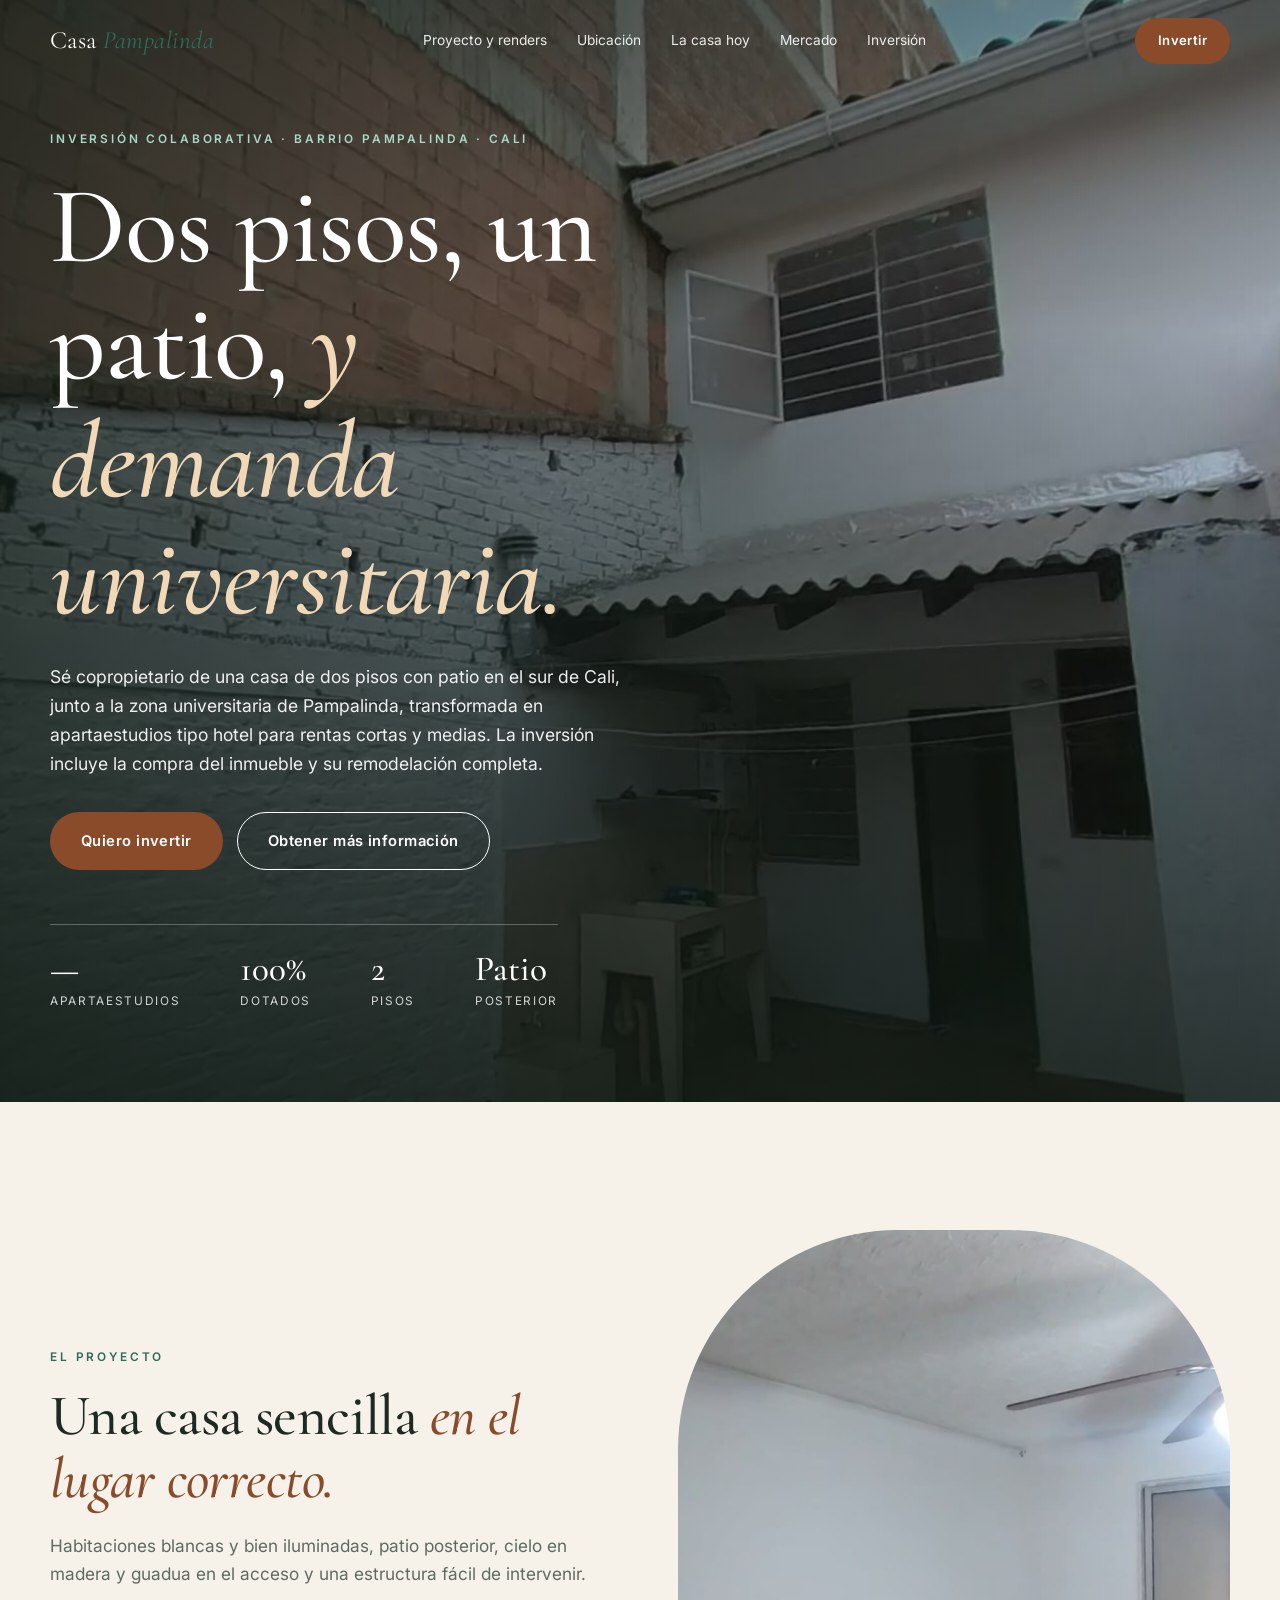
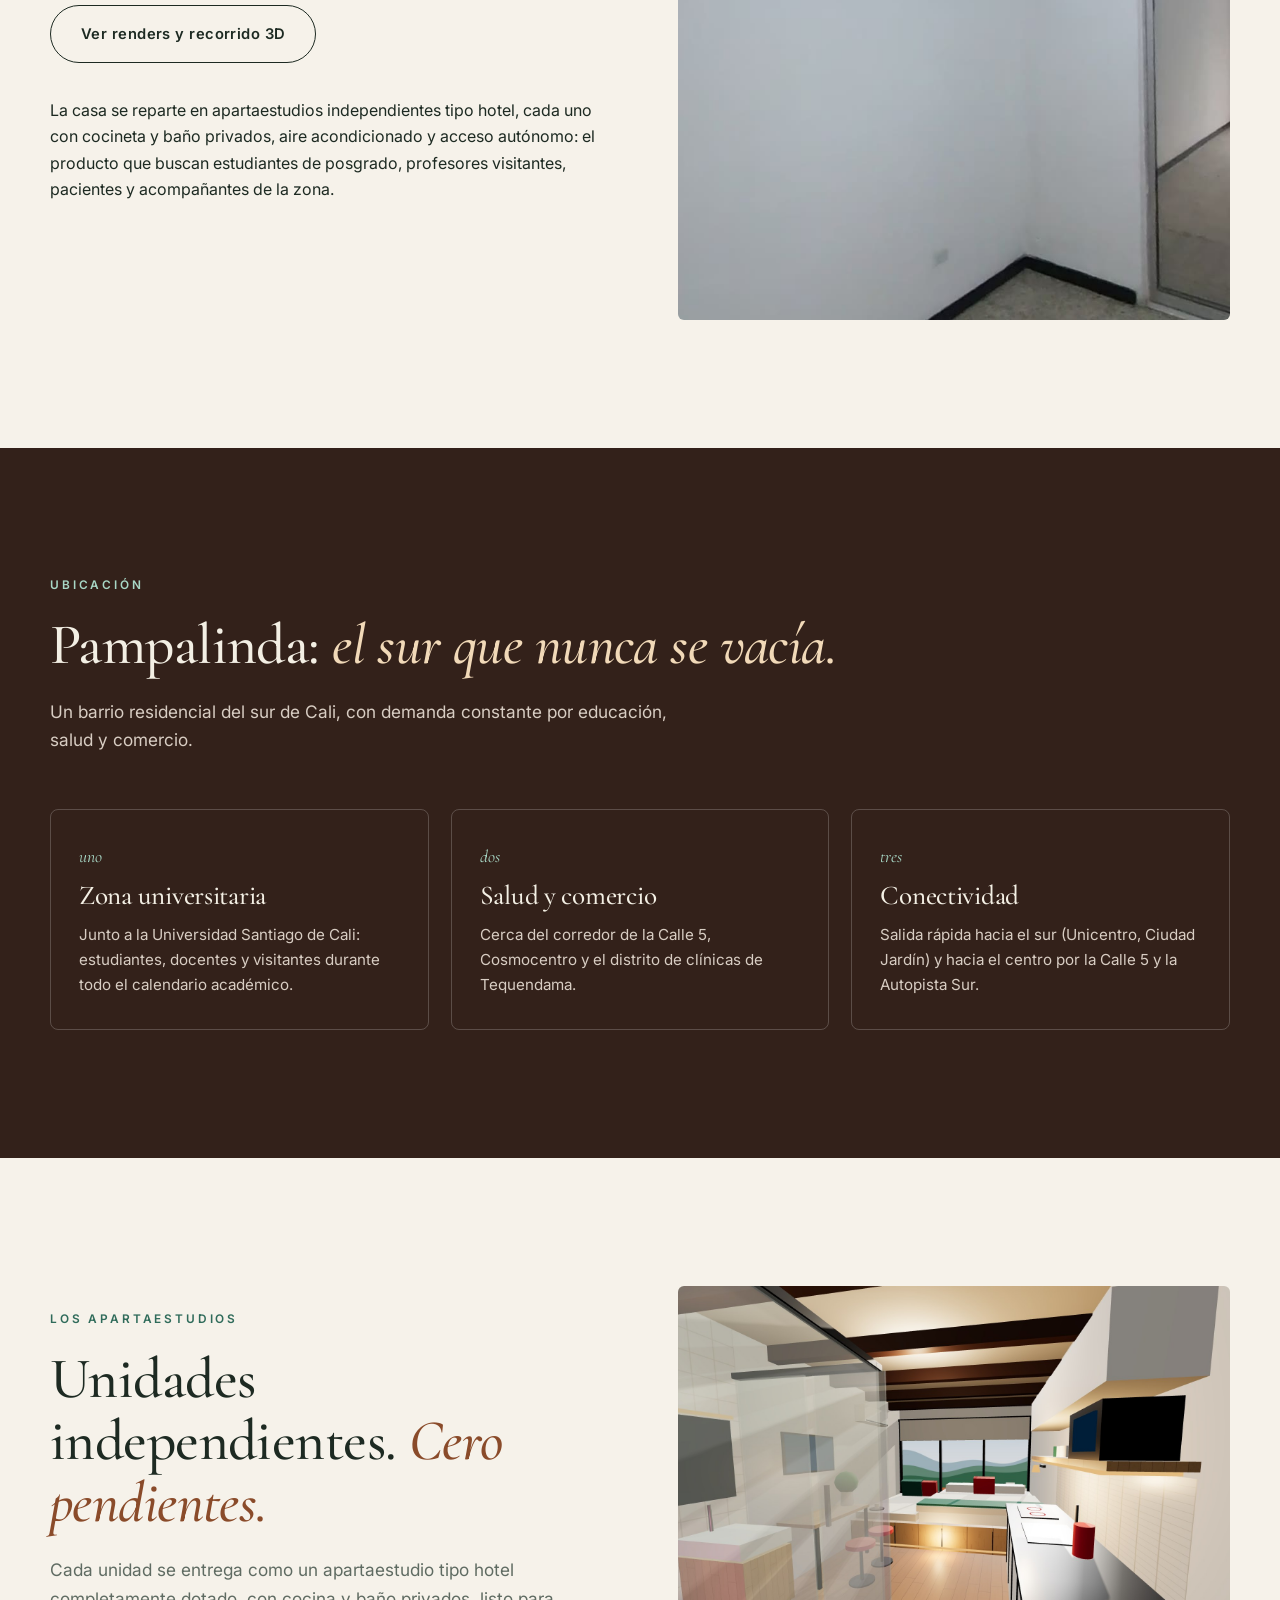
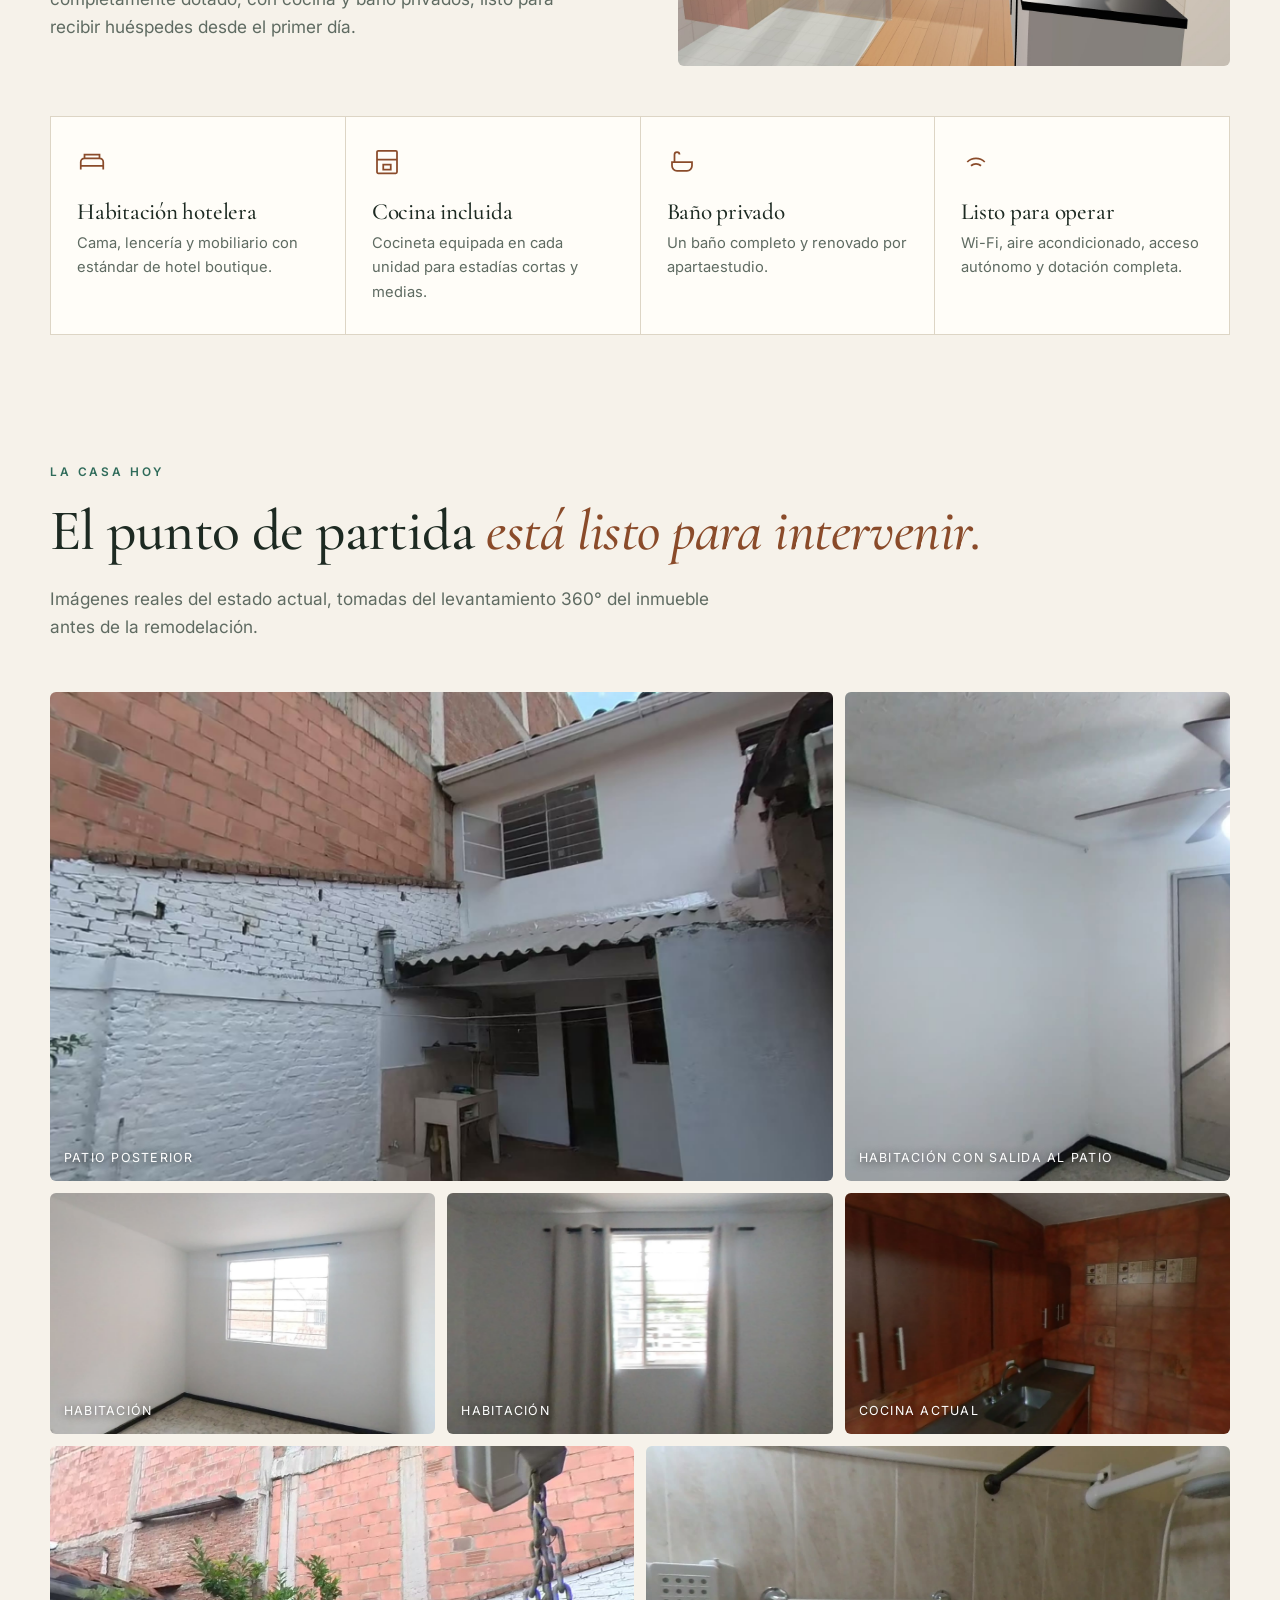
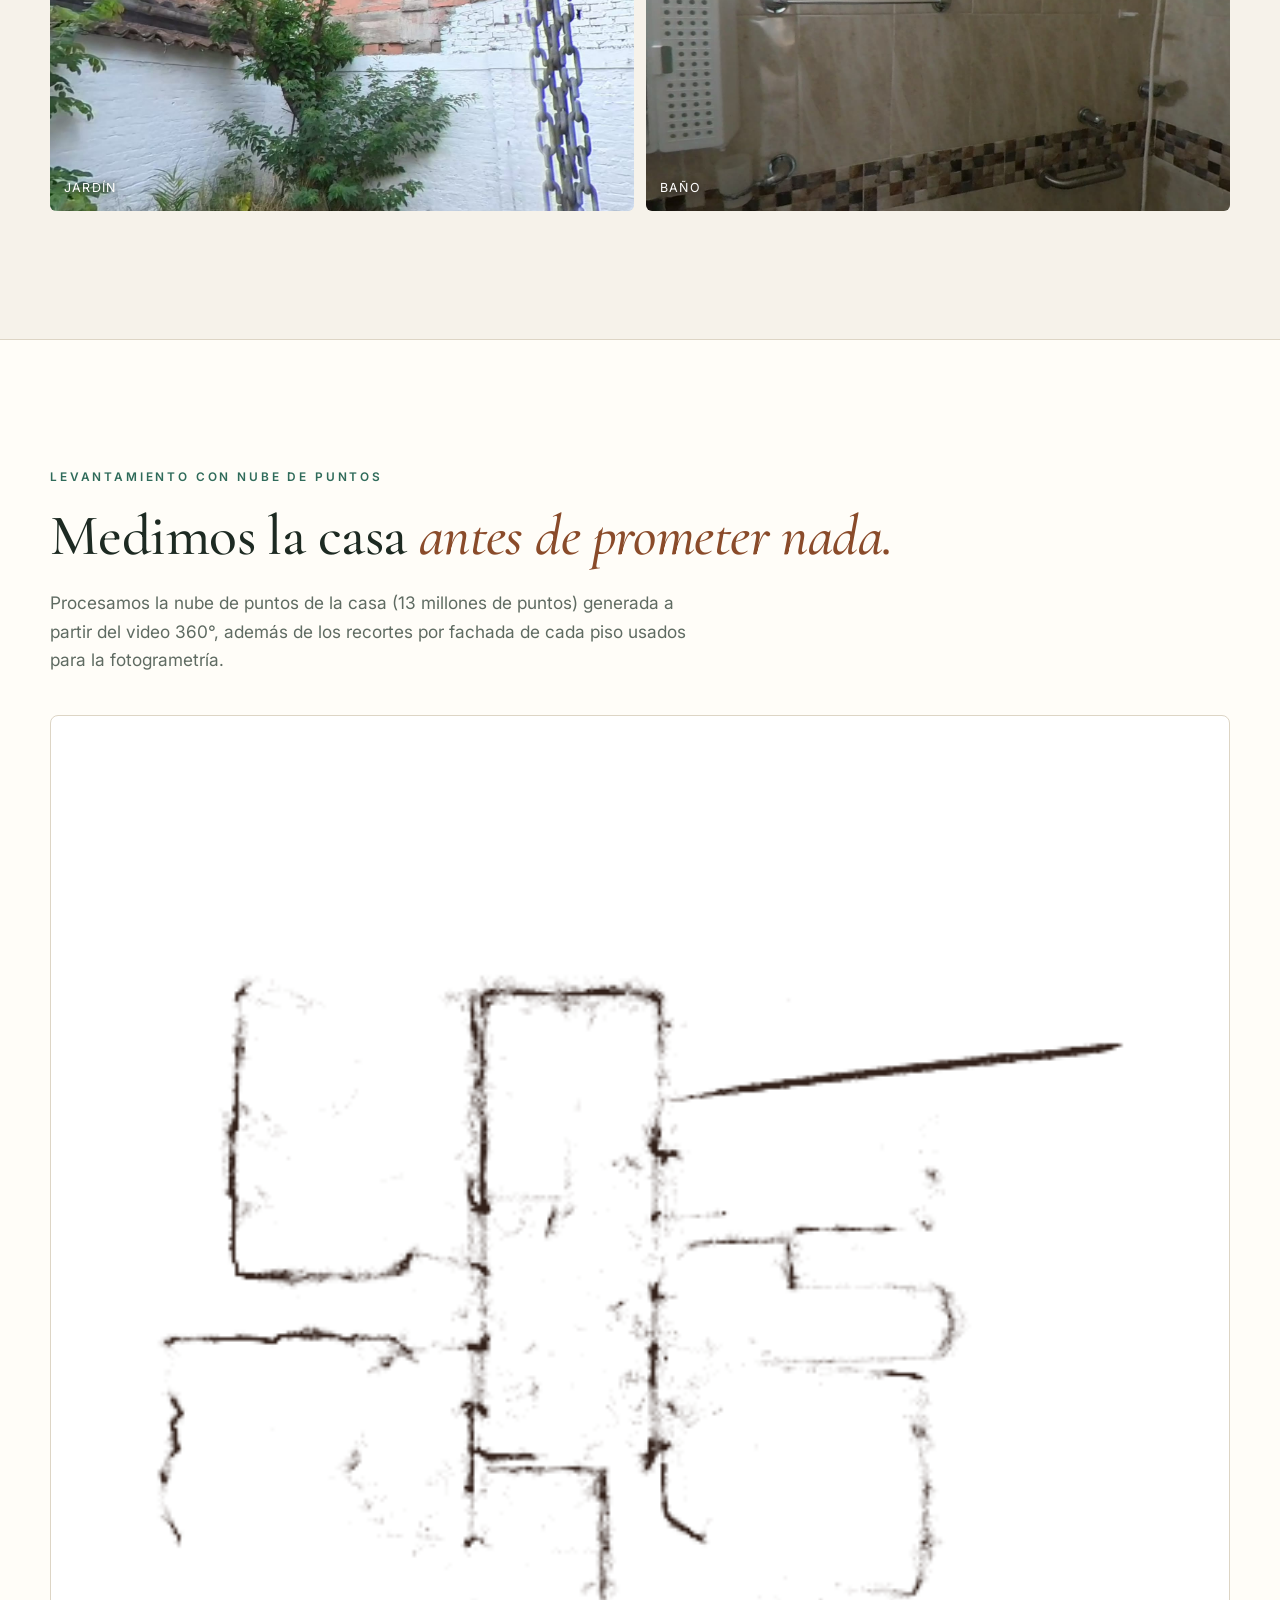
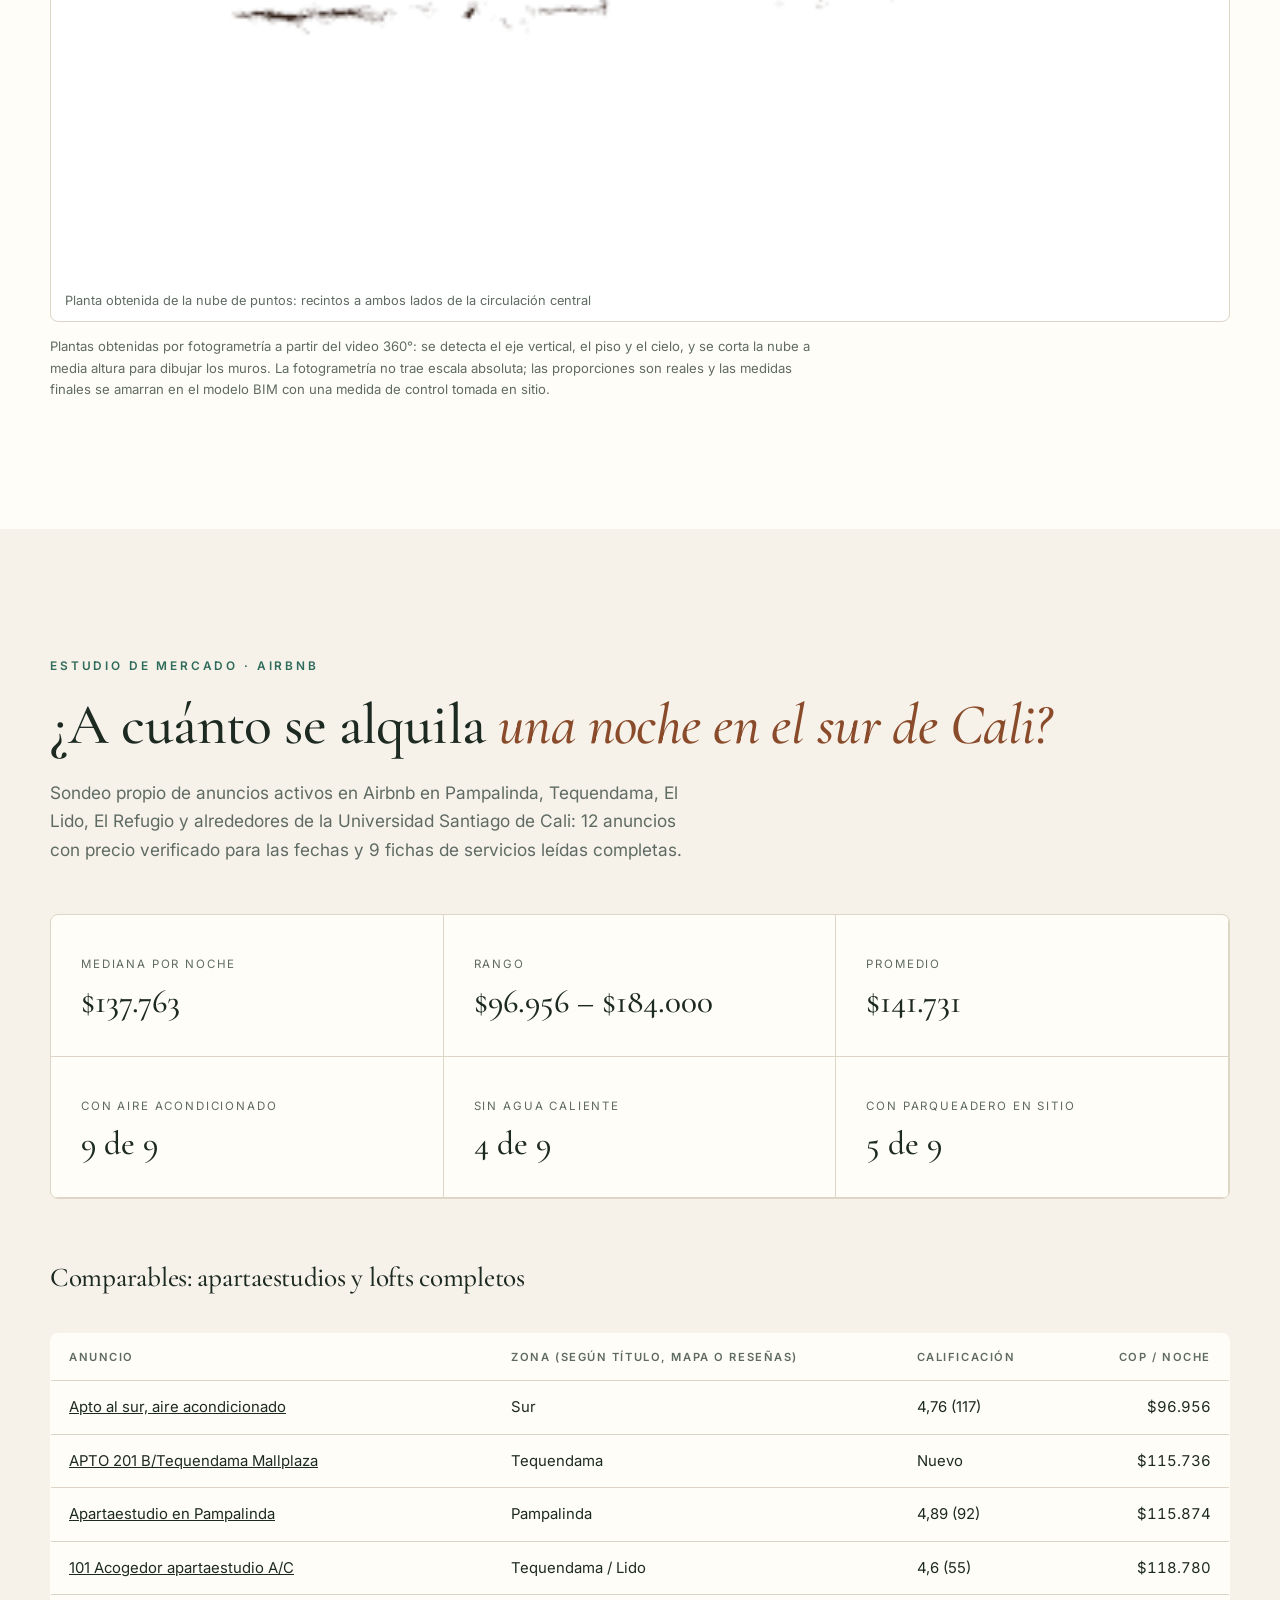
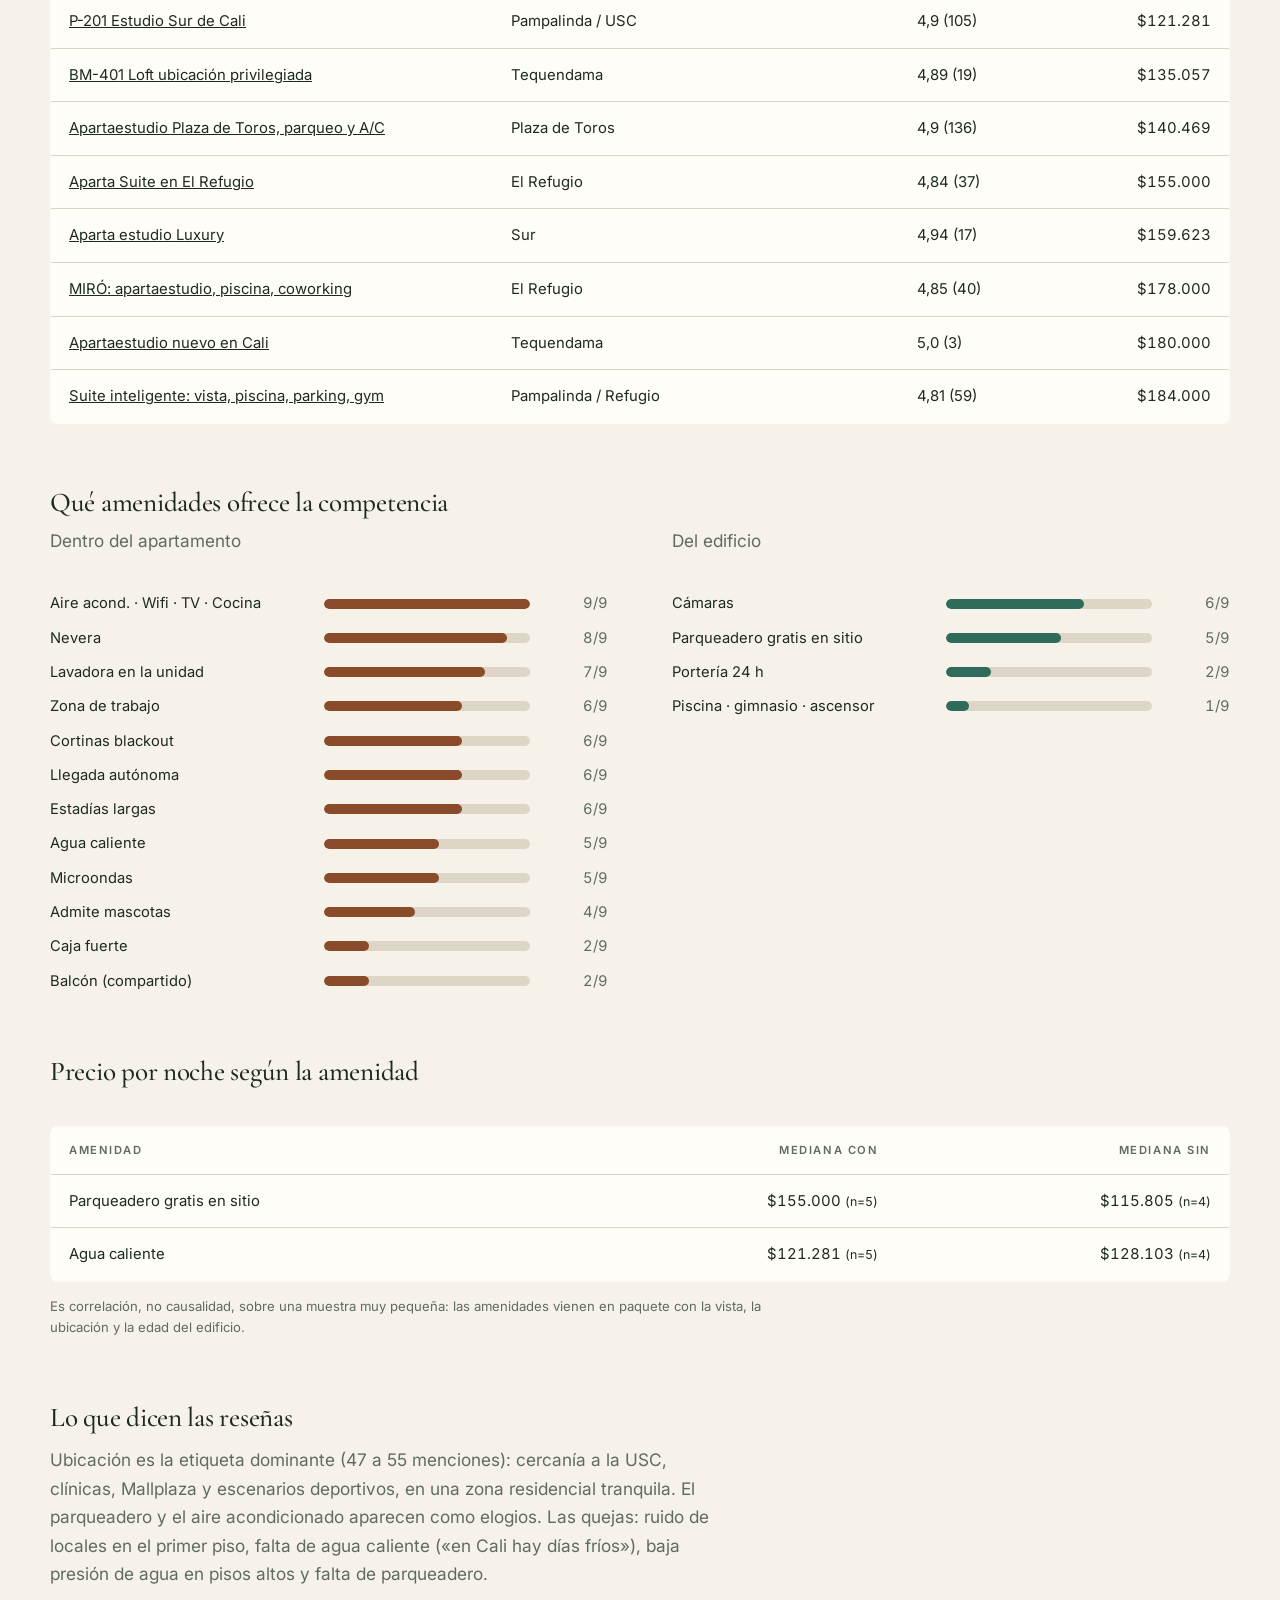
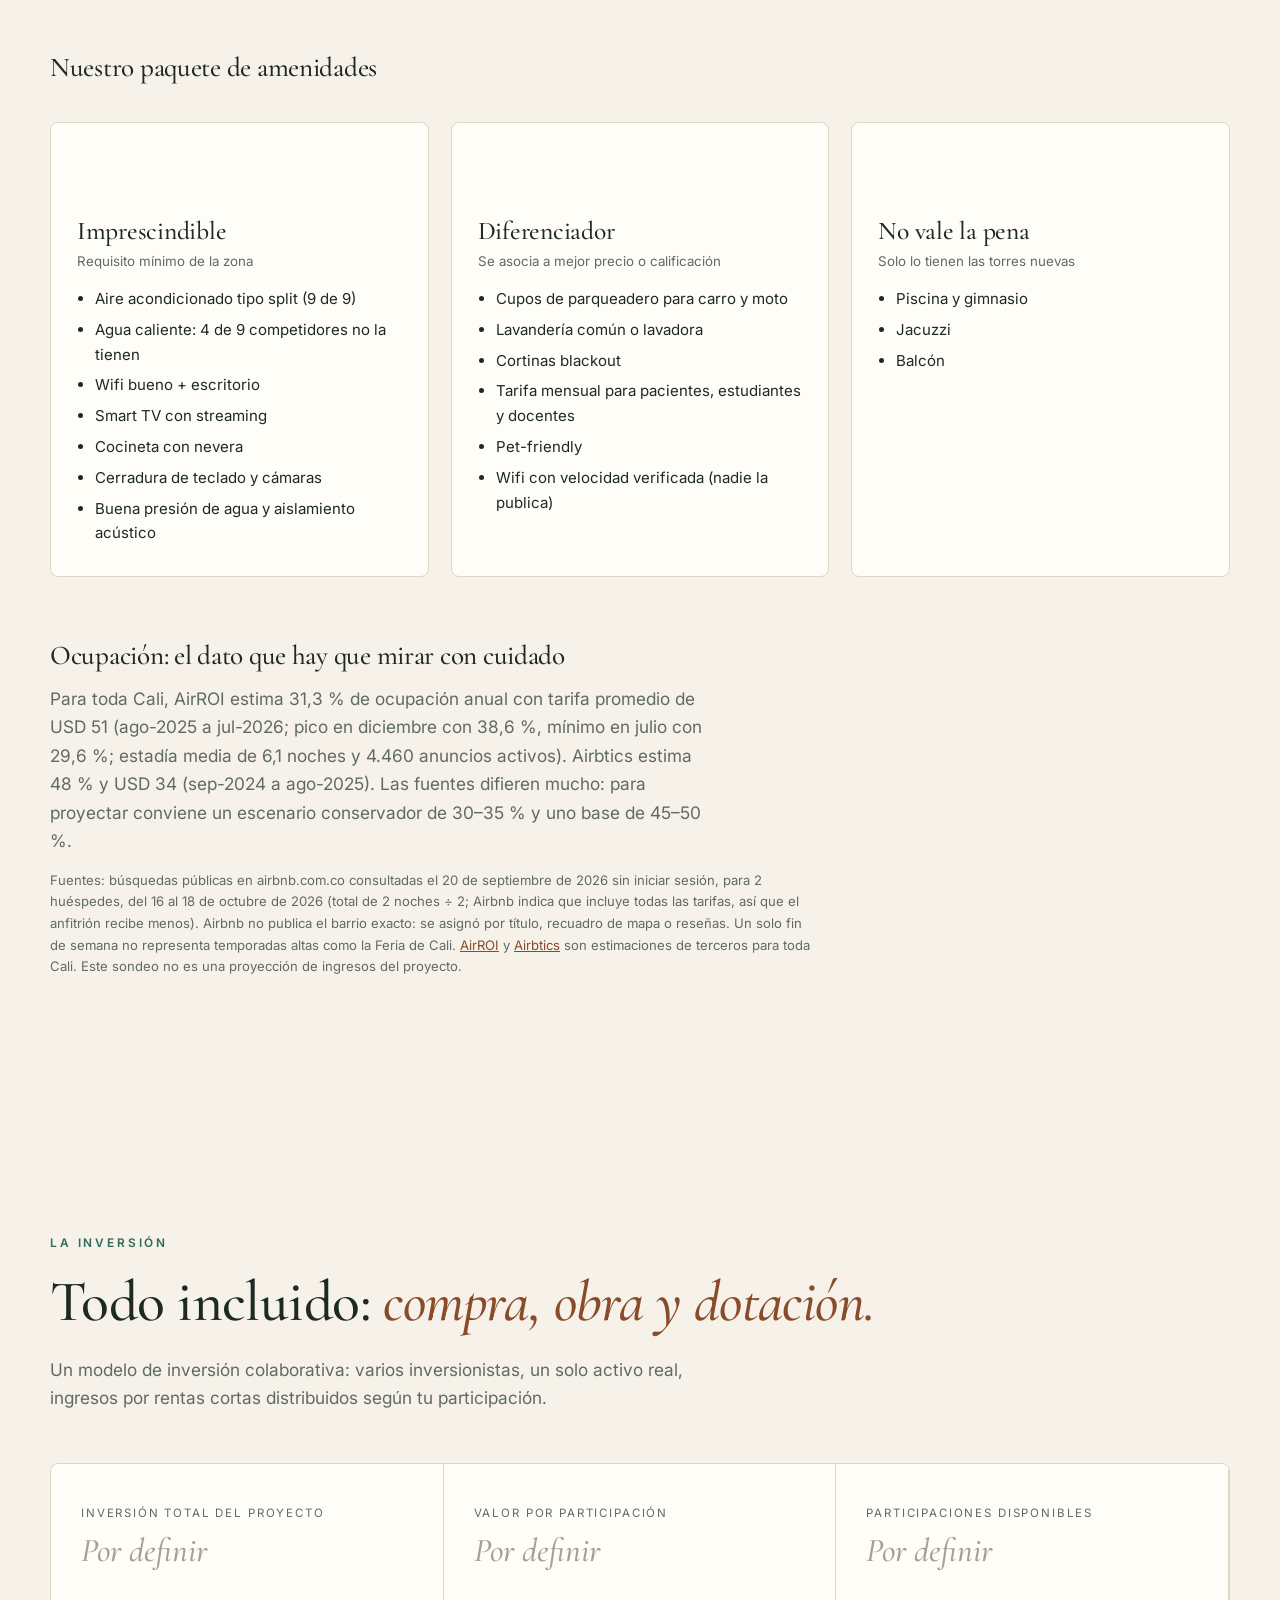
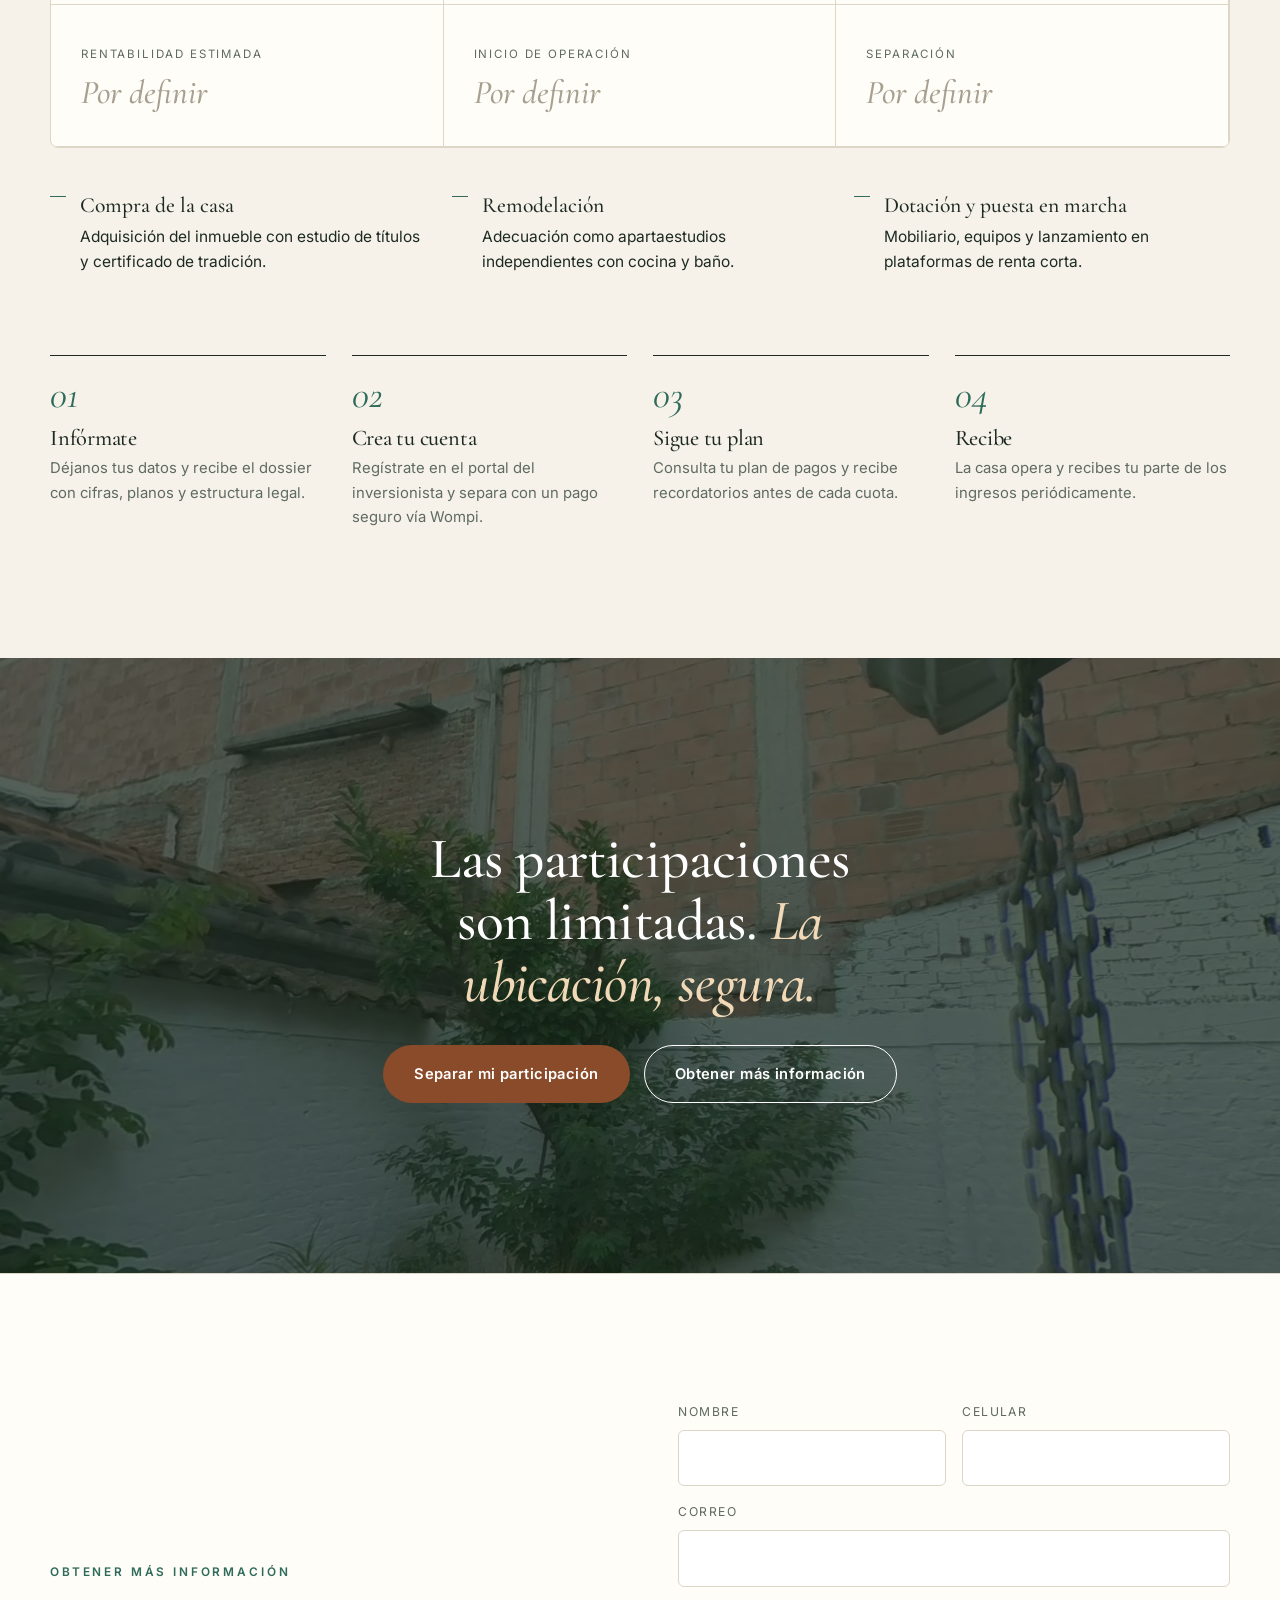
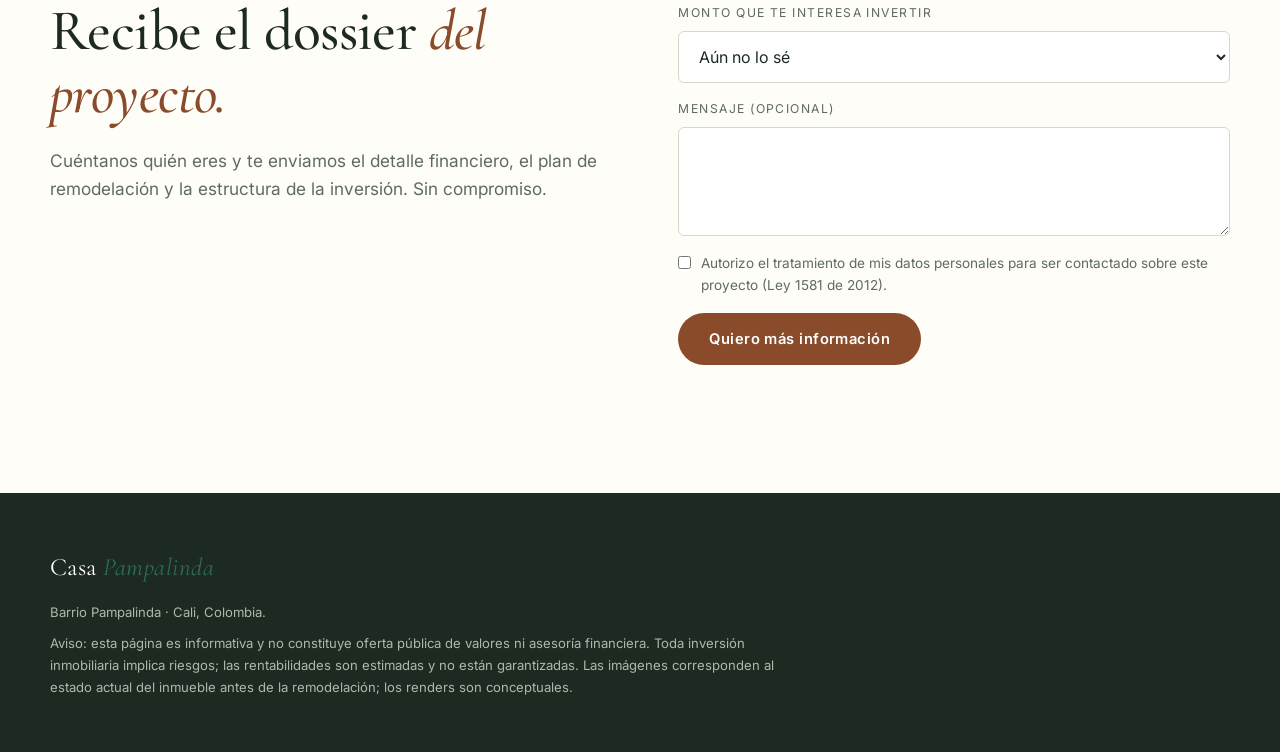
==== commit 29f268f3: "Estudio de mercado Airbnb (precios y amenidades) de la zona Co-Authored-By: Claude Fable 5.1 <norepl" ====
--- a/index.html
+++ b/index.html
@@ -3,7 +3,7 @@
 <title>Casa Pampalinda · Inversión colaborativa en rentas cortas · Cali</title><meta name="description" content="Invierte en Casa Pampalinda (sur de Cali): una casa de dos pisos con patio, junto a la zona universitaria, transformada en apartaestudios tipo hotel para rentas cortas y medias. Compra + remodelación incluidas."><meta property="og:title" content="Casa Pampalinda · Inversión colaborativa en rentas cortas · Cali"><meta property="og:image" content="assets/patio.jpg">
 <link rel="preconnect" href="https://fonts.googleapis.com"><link rel="preconnect" href="https://fonts.gstatic.com" crossorigin><link href="https://fonts.googleapis.com/css2?family=Cormorant+Garamond:ital,wght@0,400;0,500;1,400;1,500&family=Inter:wght@400;500;600&display=swap" rel="stylesheet"><link rel="stylesheet" href="styles.css"></head><body>
 <header class="nav" id="nav"><div class="wrap"><a class="brand" href="#top">Casa <span>Pampalinda</span></a>
-<ul><li><a href="proyecto.html">Proyecto y renders</a></li><li><a href="#ubicacion">Ubicación</a></li><li><a href="#galeria">La casa hoy</a></li><li><a href="#levantamiento">Levantamiento</a></li><li><a href="#inversion">Inversión</a></li></ul>
+<ul><li><a href="proyecto.html">Proyecto y renders</a></li><li><a href="#ubicacion">Ubicación</a></li><li><a href="#galeria">La casa hoy</a></li><li><a href="#mercado">Mercado</a></li><li><a href="#inversion">Inversión</a></li></ul>
 <a class="btn btn-primary" href="invertir.html">Invertir</a></div></header>
 <section class="hero" id="top"><div class="hero-media"><img src="assets/patio.jpg" alt="Casa Pampalinda"></div><div class="wrap">
 <span class="eyebrow">Inversión colaborativa · Barrio Pampalinda · Cali</span><h1>Dos pisos, un patio, <em>y demanda universitaria.</em></h1><p>Sé copropietario de una casa de dos pisos con patio en el sur de Cali, junto a la zona universitaria de Pampalinda, transformada en apartaestudios tipo hotel para rentas cortas y medias. La inversión incluye la compra del inmueble y su remodelación completa.</p>
@@ -26,7 +26,17 @@
 <section id="levantamiento" class="contact"><div class="wrap"><div class="reveal"><span class="eyebrow">Levantamiento con nube de puntos</span><h2>Medimos la casa <em>antes de prometer nada.</em></h2>
 <p class="lead" style="margin-top:22px">Procesamos la nube de puntos de la casa (13 millones de puntos) generada a partir del video 360°, además de los recortes por fachada de cada piso usados para la fotogrametría.</p></div><div class="cloud"><figure class="reveal"><img src="assets/nube-1.png" alt="Planta obtenida de la nube de puntos: recintos a ambos lados de la circulación central" loading="lazy"><figcaption>Planta obtenida de la nube de puntos: recintos a ambos lados de la circulación central</figcaption></figure></div><p class="src" style="font-size:.82rem;color:var(--muted);margin-top:14px;max-width:95ch">Plantas obtenidas por fotogrametría a partir del video 360°: se detecta el eje vertical, el piso y el cielo, y se corta la nube a media altura para dibujar los muros. La fotogrametría no trae escala absoluta; las proporciones son reales y las medidas finales se amarran en el modelo BIM con una medida de control tomada en sitio.</p></div></section>
 
-
+<section class="market" id="mercado"><div class="wrap"><div class="reveal"><span class="eyebrow">Estudio de mercado · Airbnb</span><h2>¿A cuánto se alquila <em>una noche en el sur de Cali?</em></h2>
+<p class="lead" style="margin-top:22px">Sondeo propio de anuncios activos en Airbnb en Pampalinda, Tequendama, El Lido, El Refugio y alrededores de la Universidad Santiago de Cali: 12 anuncios con precio verificado para las fechas y 9 fichas de servicios leídas completas.</p></div>
+<div class="figures reveal"><div><small>Mediana por noche</small><b>$137.763</b></div><div><small>Rango</small><b>$96.956 – $184.000</b></div><div><small>Promedio</small><b>$141.731</b></div><div><small>Con aire acondicionado</small><b>9 de 9</b></div><div><small>Sin agua caliente</small><b>4 de 9</b></div><div><small>Con parqueadero en sitio</small><b>5 de 9</b></div></div>
+<h3 class="reveal">Comparables: apartaestudios y lofts completos</h3><div class="scroll reveal"><table><thead><tr><th>Anuncio</th><th>Zona (según título, mapa o reseñas)</th><th>Calificación</th><th class="num">COP / noche</th></tr></thead><tbody><tr><td><a href="https://www.airbnb.com.co/rooms/1396609800357875391" target="_blank" rel="noopener">Apto al sur, aire acondicionado</a></td><td>Sur</td><td>4,76 (117)</td><td class="num">$96.956</td></tr><tr><td><a href="https://www.airbnb.com.co/rooms/1751756176548431130" target="_blank" rel="noopener">APTO 201 B/Tequendama Mallplaza</a></td><td>Tequendama</td><td>Nuevo</td><td class="num">$115.736</td></tr><tr><td><a href="https://www.airbnb.com.co/rooms/53033711" target="_blank" rel="noopener">Apartaestudio en Pampalinda</a></td><td>Pampalinda</td><td>4,89 (92)</td><td class="num">$115.874</td></tr><tr><td><a href="https://www.airbnb.com.co/rooms/54032065" target="_blank" rel="noopener">101 Acogedor apartaestudio A/C</a></td><td>Tequendama / Lido</td><td>4,6 (55)</td><td class="num">$118.780</td></tr><tr><td><a href="https://www.airbnb.com.co/rooms/731168549299706741" target="_blank" rel="noopener">P-201 Estudio Sur de Cali</a></td><td>Pampalinda / USC</td><td>4,9 (105)</td><td class="num">$121.281</td></tr><tr><td><a href="https://www.airbnb.com.co/rooms/1268469310107398528" target="_blank" rel="noopener">BM-401 Loft ubicación privilegiada</a></td><td>Tequendama</td><td>4,89 (19)</td><td class="num">$135.057</td></tr><tr><td><a href="https://www.airbnb.com.co/rooms/772317519480827126" target="_blank" rel="noopener">Apartaestudio Plaza de Toros, parqueo y A/C</a></td><td>Plaza de Toros</td><td>4,9 (136)</td><td class="num">$140.469</td></tr><tr><td><a href="https://www.airbnb.com.co/rooms/1581483416406396156" target="_blank" rel="noopener">Aparta Suite en El Refugio</a></td><td>El Refugio</td><td>4,84 (37)</td><td class="num">$155.000</td></tr><tr><td><a href="https://www.airbnb.com.co/rooms/1523305586860567442" target="_blank" rel="noopener">Aparta estudio Luxury</a></td><td>Sur</td><td>4,94 (17)</td><td class="num">$159.623</td></tr><tr><td><a href="https://www.airbnb.com.co/rooms/1297979437339757305" target="_blank" rel="noopener">MIRÓ: apartaestudio, piscina, coworking</a></td><td>El Refugio</td><td>4,85 (40)</td><td class="num">$178.000</td></tr><tr><td><a href="https://www.airbnb.com.co/rooms/1723518180034537598" target="_blank" rel="noopener">Apartaestudio nuevo en Cali</a></td><td>Tequendama</td><td>5,0 (3)</td><td class="num">$180.000</td></tr><tr><td><a href="https://www.airbnb.com.co/rooms/1273541803692723831" target="_blank" rel="noopener">Suite inteligente: vista, piscina, parking, gym</a></td><td>Pampalinda / Refugio</td><td>4,81 (59)</td><td class="num">$184.000</td></tr></tbody></table></div>
+<h3 class="reveal">Qué amenidades ofrece la competencia</h3><div class="cols2 reveal" style="margin-top:10px"><div><p class="lead">Dentro del apartamento</p><div class="bars"><div class="bar "><span>Aire acond. · Wifi · TV · Cocina</span><i style="--p:100%"></i><span>9/9</span></div><div class="bar "><span>Nevera</span><i style="--p:89%"></i><span>8/9</span></div><div class="bar "><span>Lavadora en la unidad</span><i style="--p:78%"></i><span>7/9</span></div><div class="bar "><span>Zona de trabajo</span><i style="--p:67%"></i><span>6/9</span></div><div class="bar "><span>Cortinas blackout</span><i style="--p:67%"></i><span>6/9</span></div><div class="bar "><span>Llegada autónoma</span><i style="--p:67%"></i><span>6/9</span></div><div class="bar "><span>Estadías largas</span><i style="--p:67%"></i><span>6/9</span></div><div class="bar "><span>Agua caliente</span><i style="--p:56%"></i><span>5/9</span></div><div class="bar "><span>Microondas</span><i style="--p:56%"></i><span>5/9</span></div><div class="bar "><span>Admite mascotas</span><i style="--p:44%"></i><span>4/9</span></div><div class="bar "><span>Caja fuerte</span><i style="--p:22%"></i><span>2/9</span></div><div class="bar "><span>Balcón (compartido)</span><i style="--p:22%"></i><span>2/9</span></div></div></div><div><p class="lead">Del edificio</p><div class="bars"><div class="bar b"><span>Cámaras</span><i style="--p:67%"></i><span>6/9</span></div><div class="bar b"><span>Parqueadero gratis en sitio</span><i style="--p:56%"></i><span>5/9</span></div><div class="bar b"><span>Portería 24 h</span><i style="--p:22%"></i><span>2/9</span></div><div class="bar b"><span>Piscina · gimnasio · ascensor</span><i style="--p:11%"></i><span>1/9</span></div></div></div></div>
+<h3 class="reveal">Precio por noche según la amenidad</h3><div class="scroll reveal"><table><thead><tr><th>Amenidad</th><th class="num">Mediana con</th><th class="num">Mediana sin</th></tr></thead><tbody><tr><td>Parqueadero gratis en sitio</td><td class="num">$155.000 <small>(n=5)</small></td><td class="num">$115.805 <small>(n=4)</small></td></tr><tr><td>Agua caliente</td><td class="num">$121.281 <small>(n=5)</small></td><td class="num">$128.103 <small>(n=4)</small></td></tr></tbody></table></div>
+<p class="src reveal">Es correlación, no causalidad, sobre una muestra muy pequeña: las amenidades vienen en paquete con la vista, la ubicación y la edad del edificio.</p>
+<h3 class="reveal">Lo que dicen las reseñas</h3><p class="lead reveal" style="margin-top:14px">Ubicación es la etiqueta dominante (47 a 55 menciones): cercanía a la USC, clínicas, Mallplaza y escenarios deportivos, en una zona residencial tranquila. El parqueadero y el aire acondicionado aparecen como elogios. Las quejas: ruido de locales en el primer piso, falta de agua caliente («en Cali hay días fríos»), baja presión de agua en pisos altos y falta de parqueadero.</p>
+<h3 class="reveal">Nuestro paquete de amenidades</h3><div class="pack reveal"><div><h3>Imprescindible</h3><small>Requisito mínimo de la zona</small><ul><li>Aire acondicionado tipo split (9 de 9)</li><li>Agua caliente: 4 de 9 competidores no la tienen</li><li>Wifi bueno + escritorio</li><li>Smart TV con streaming</li><li>Cocineta con nevera</li><li>Cerradura de teclado y cámaras</li><li>Buena presión de agua y aislamiento acústico</li></ul></div><div><h3>Diferenciador</h3><small>Se asocia a mejor precio o calificación</small><ul><li>Cupos de parqueadero para carro y moto</li><li>Lavandería común o lavadora</li><li>Cortinas blackout</li><li>Tarifa mensual para pacientes, estudiantes y docentes</li><li>Pet-friendly</li><li>Wifi con velocidad verificada (nadie la publica)</li></ul></div><div><h3>No vale la pena</h3><small>Solo lo tienen las torres nuevas</small><ul><li>Piscina y gimnasio</li><li>Jacuzzi</li><li>Balcón</li></ul></div></div>
+<h3 class="reveal">Ocupación: el dato que hay que mirar con cuidado</h3><p class="lead reveal" style="margin-top:14px">Para toda Cali, AirROI estima 31,3 % de ocupación anual con tarifa promedio de USD 51 (ago-2025 a jul-2026; pico en diciembre con 38,6 %, mínimo en julio con 29,6 %; estadía media de 6,1 noches y 4.460 anuncios activos). Airbtics estima 48 % y USD 34 (sep-2024 a ago-2025). Las fuentes difieren mucho: para proyectar conviene un escenario conservador de 30–35 % y uno base de 45–50 %.</p>
+<p class="src reveal">Fuentes: búsquedas públicas en airbnb.com.co consultadas el 20 de septiembre de 2026 sin iniciar sesión, para 2 huéspedes, del 16 al 18 de octubre de 2026 (total de 2 noches ÷ 2; Airbnb indica que incluye todas las tarifas, así que el anfitrión recibe menos). Airbnb no publica el barrio exacto: se asignó por título, recuadro de mapa o reseñas. Un solo fin de semana no representa temporadas altas como la Feria de Cali. <a href="https://www.airroi.com/report/world/colombia/valle-del-cauca/cali" target="_blank" rel="noopener">AirROI</a> y <a href="https://airbtics.com/annual-airbnb-revenue-in-cali-columbia/" target="_blank" rel="noopener">Airbtics</a> son estimaciones de terceros para toda Cali. Este sondeo no es una proyección de ingresos del proyecto.</p></div></section>
 
 <section id="inversion"><div class="wrap"><div class="reveal"><span class="eyebrow">La inversión</span><h2>Todo incluido: <em>compra, obra y dotación.</em></h2>
 <p class="lead" style="margin-top:22px">Un modelo de inversión colaborativa: varios inversionistas, un solo activo real, ingresos por rentas cortas distribuidos según tu participación.</p></div>
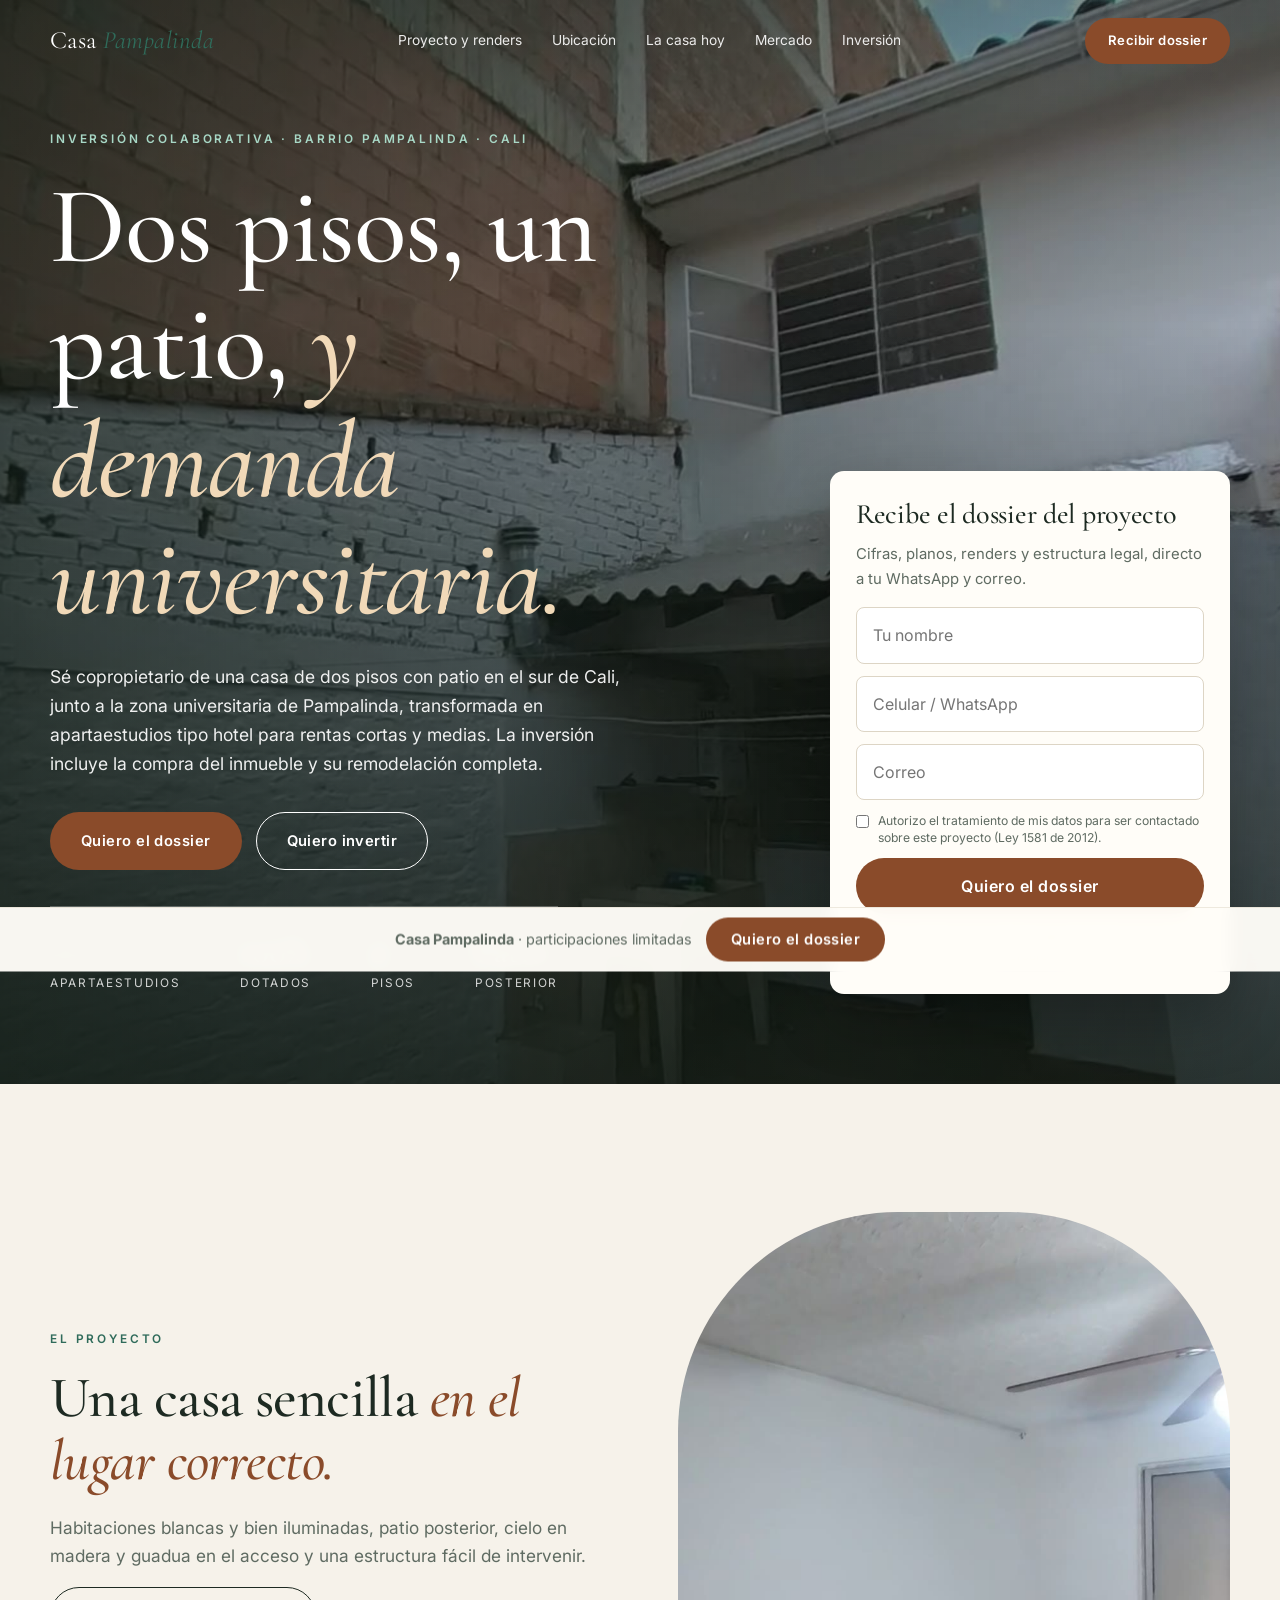
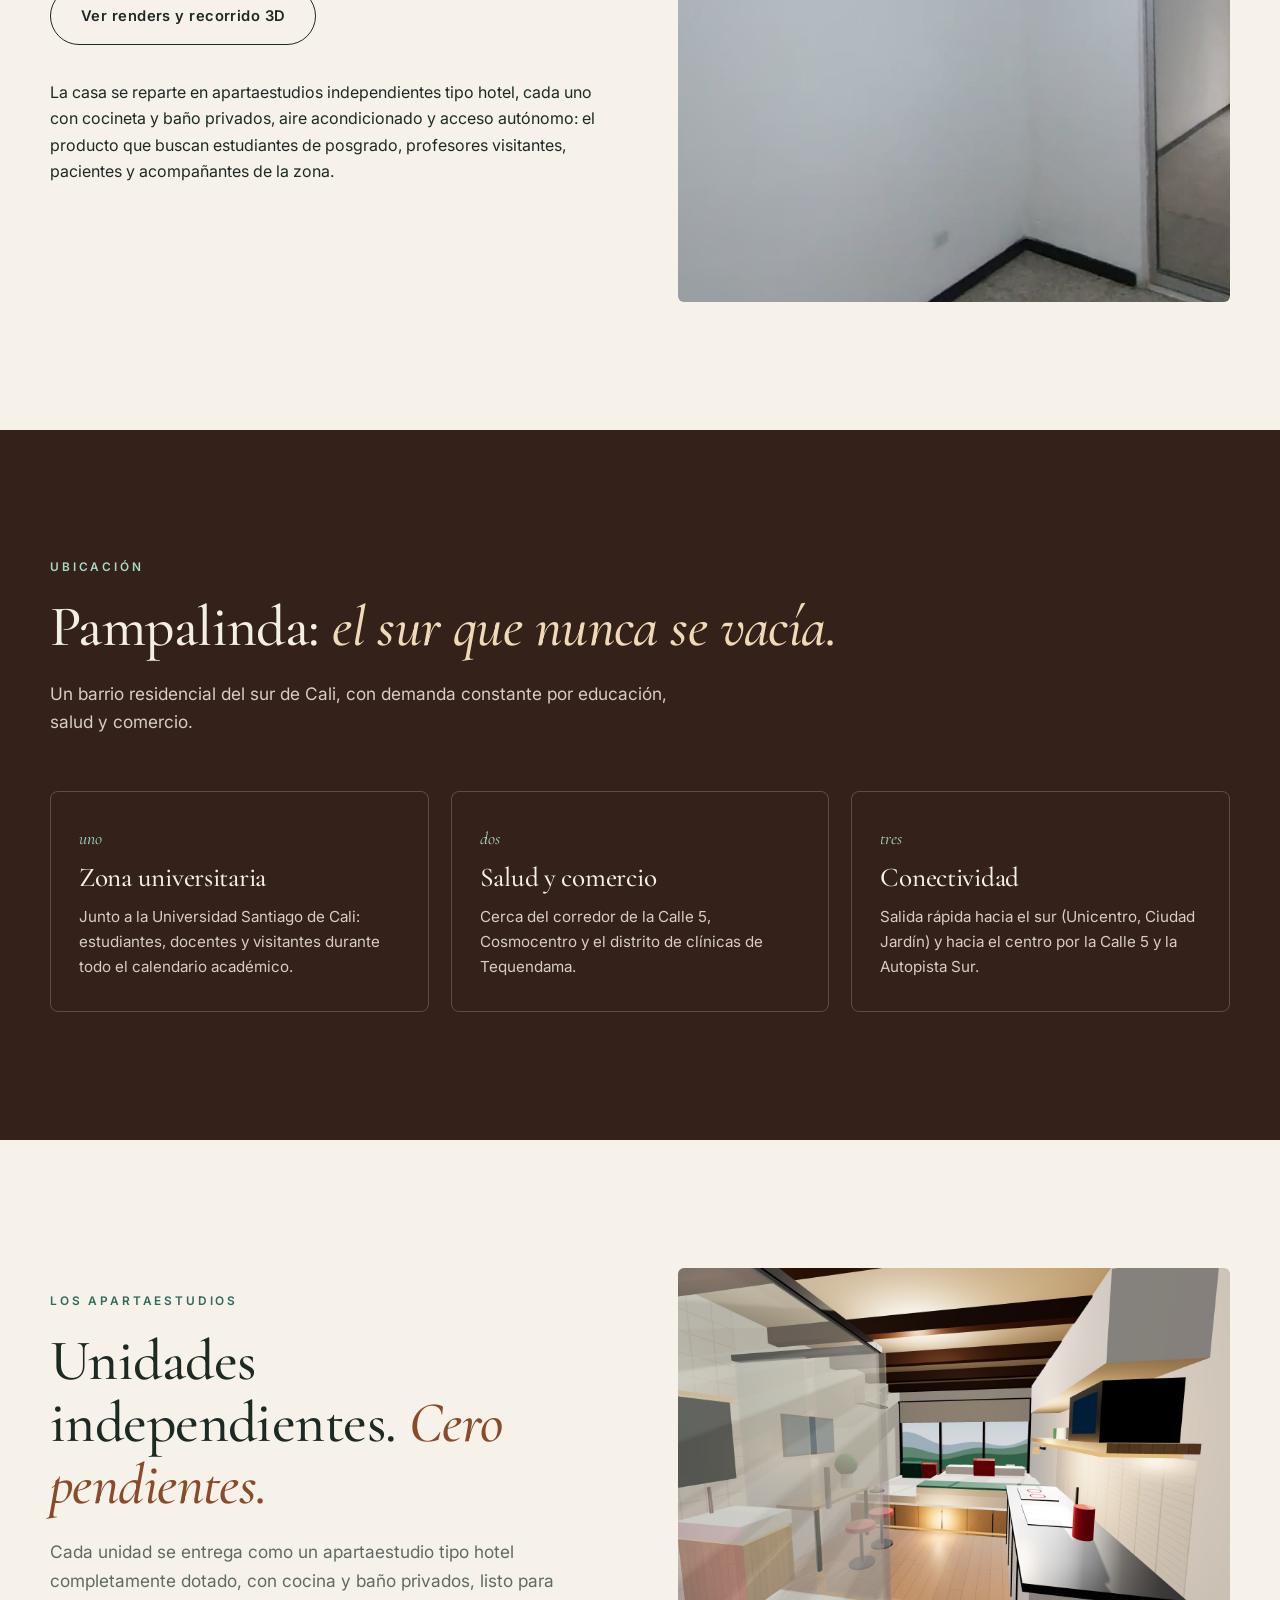
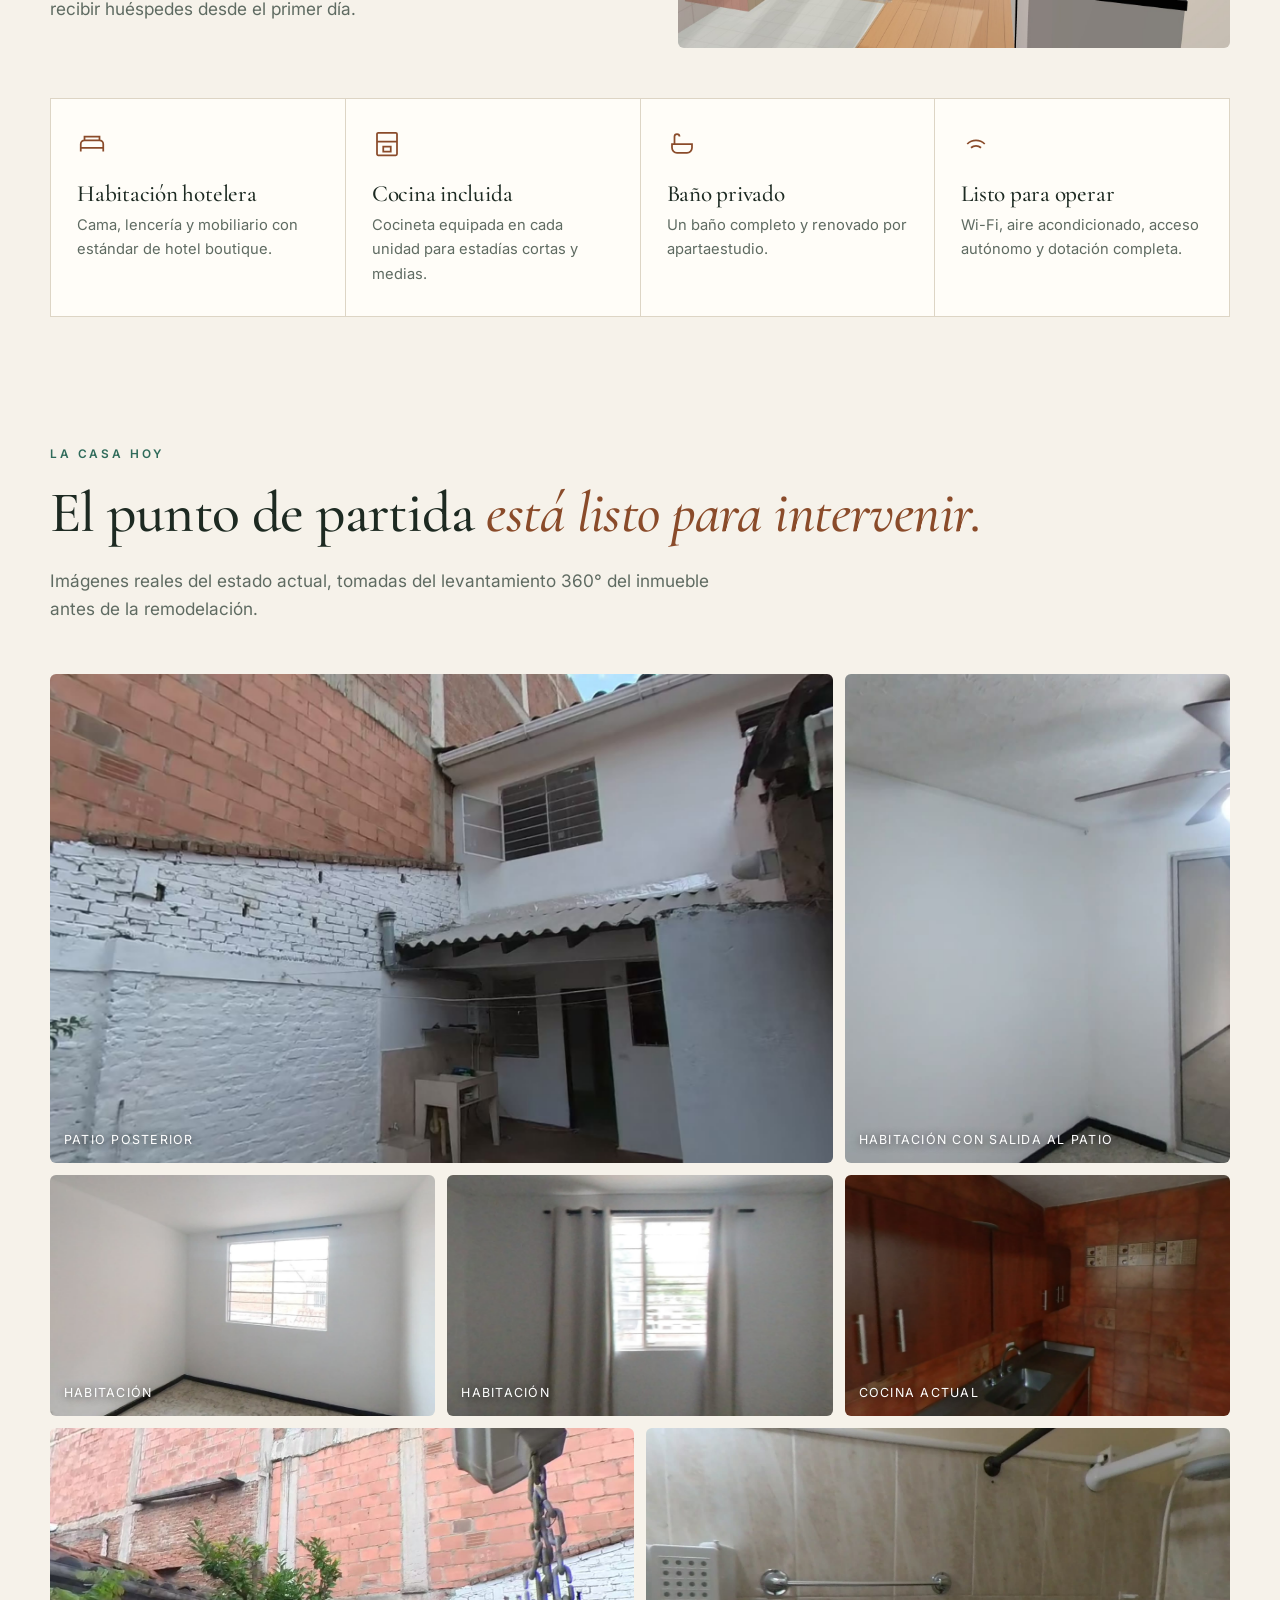
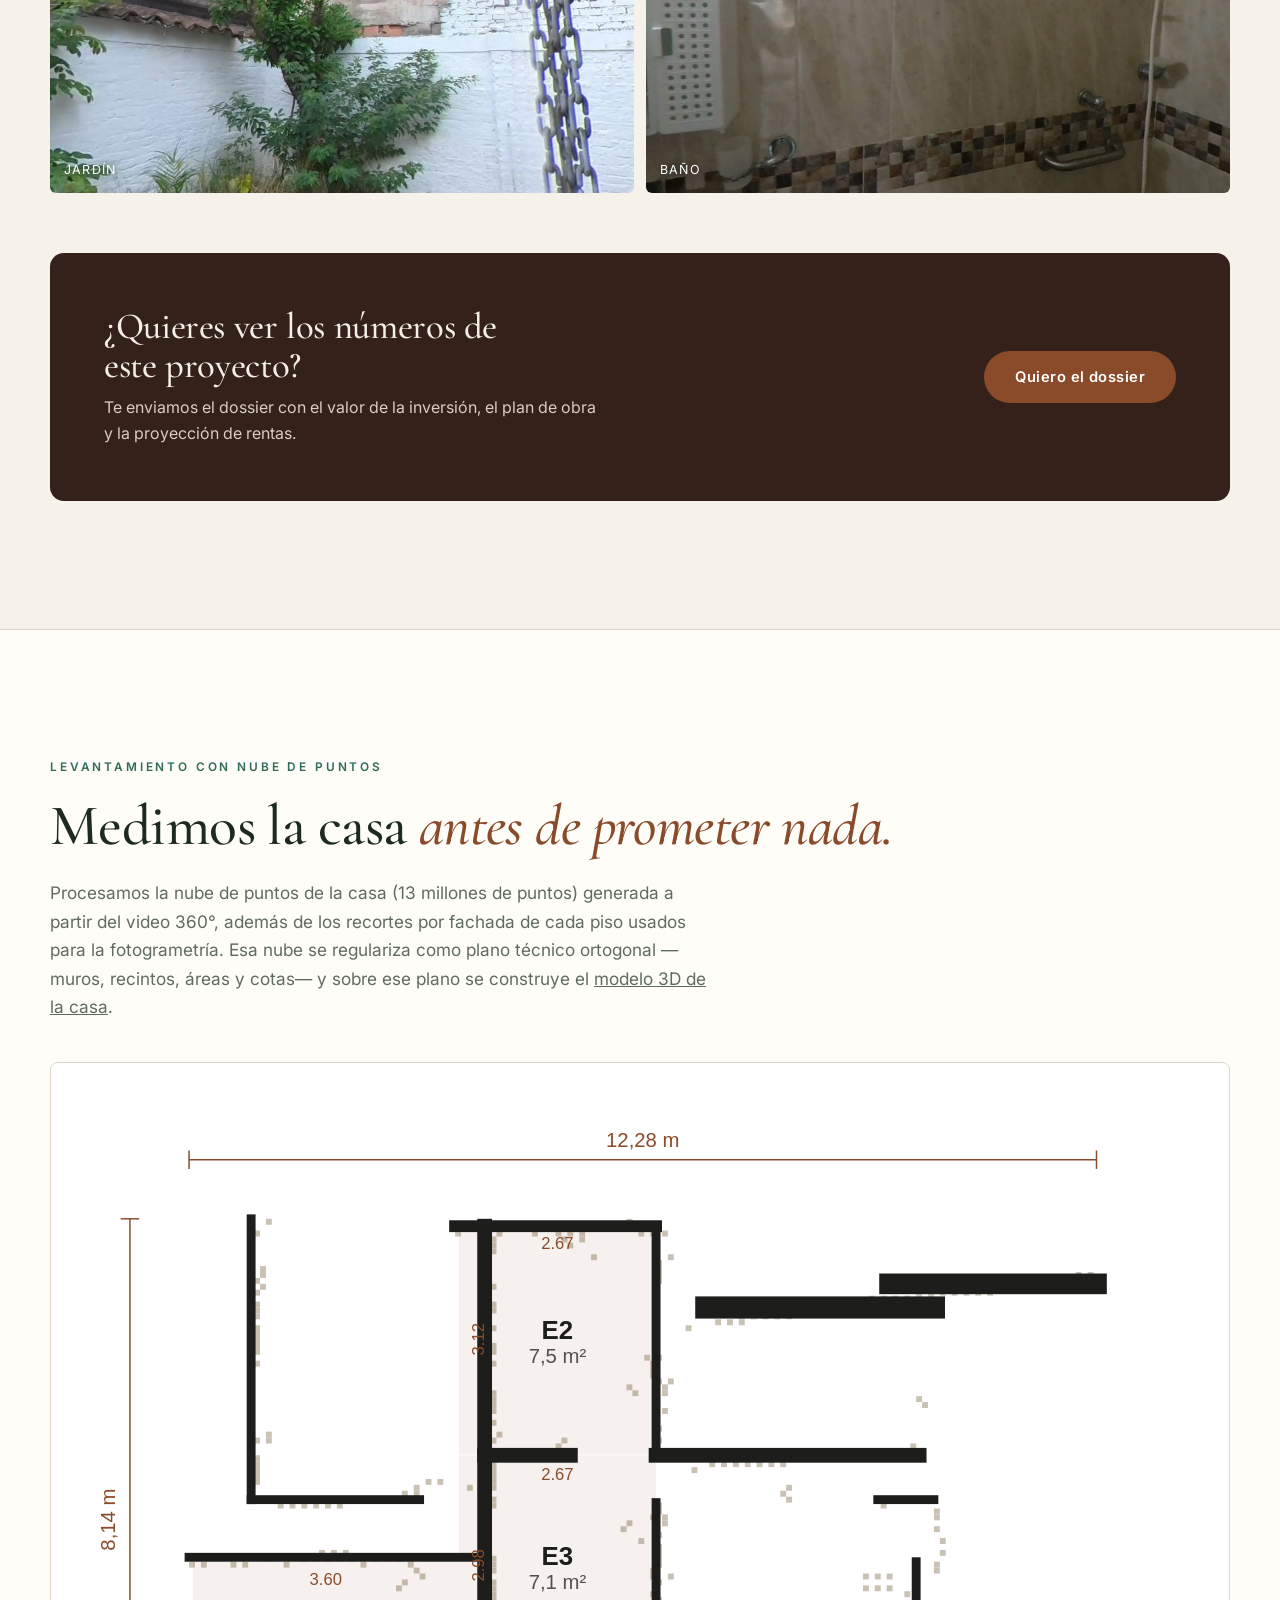
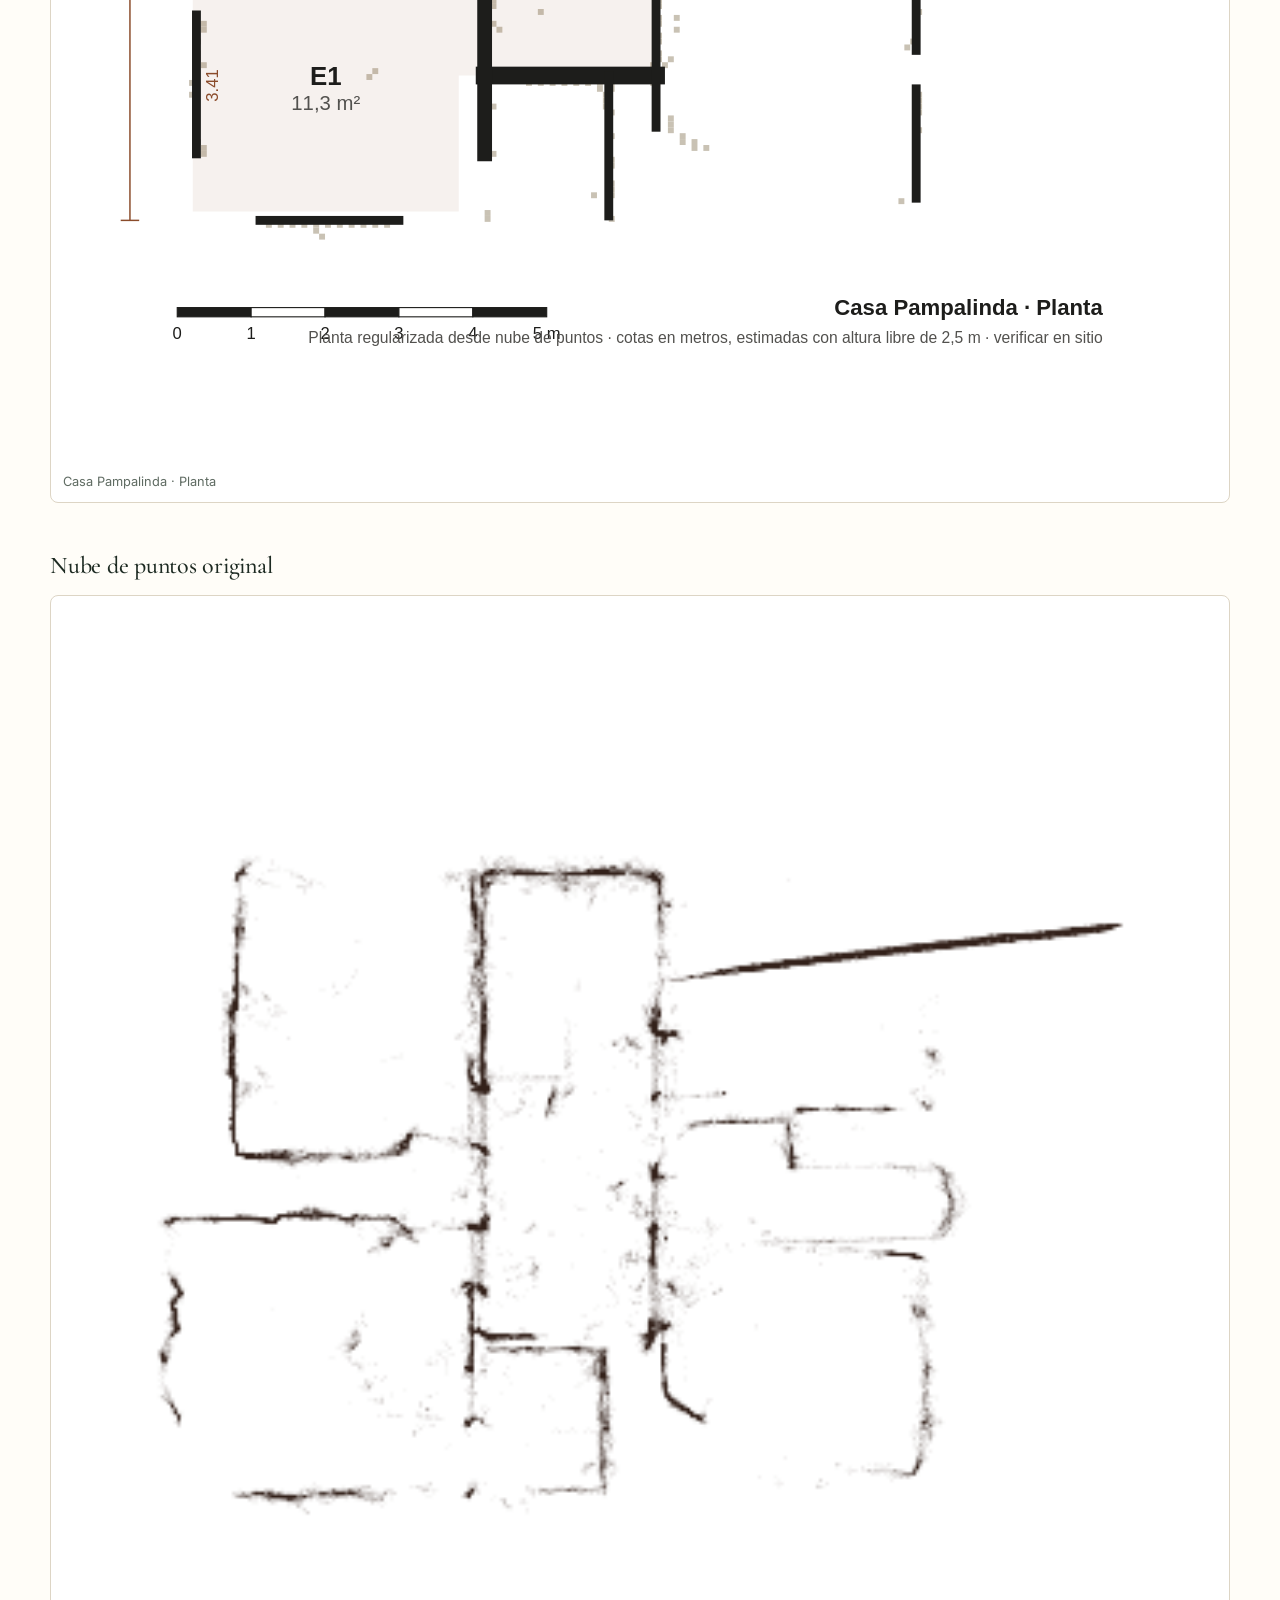
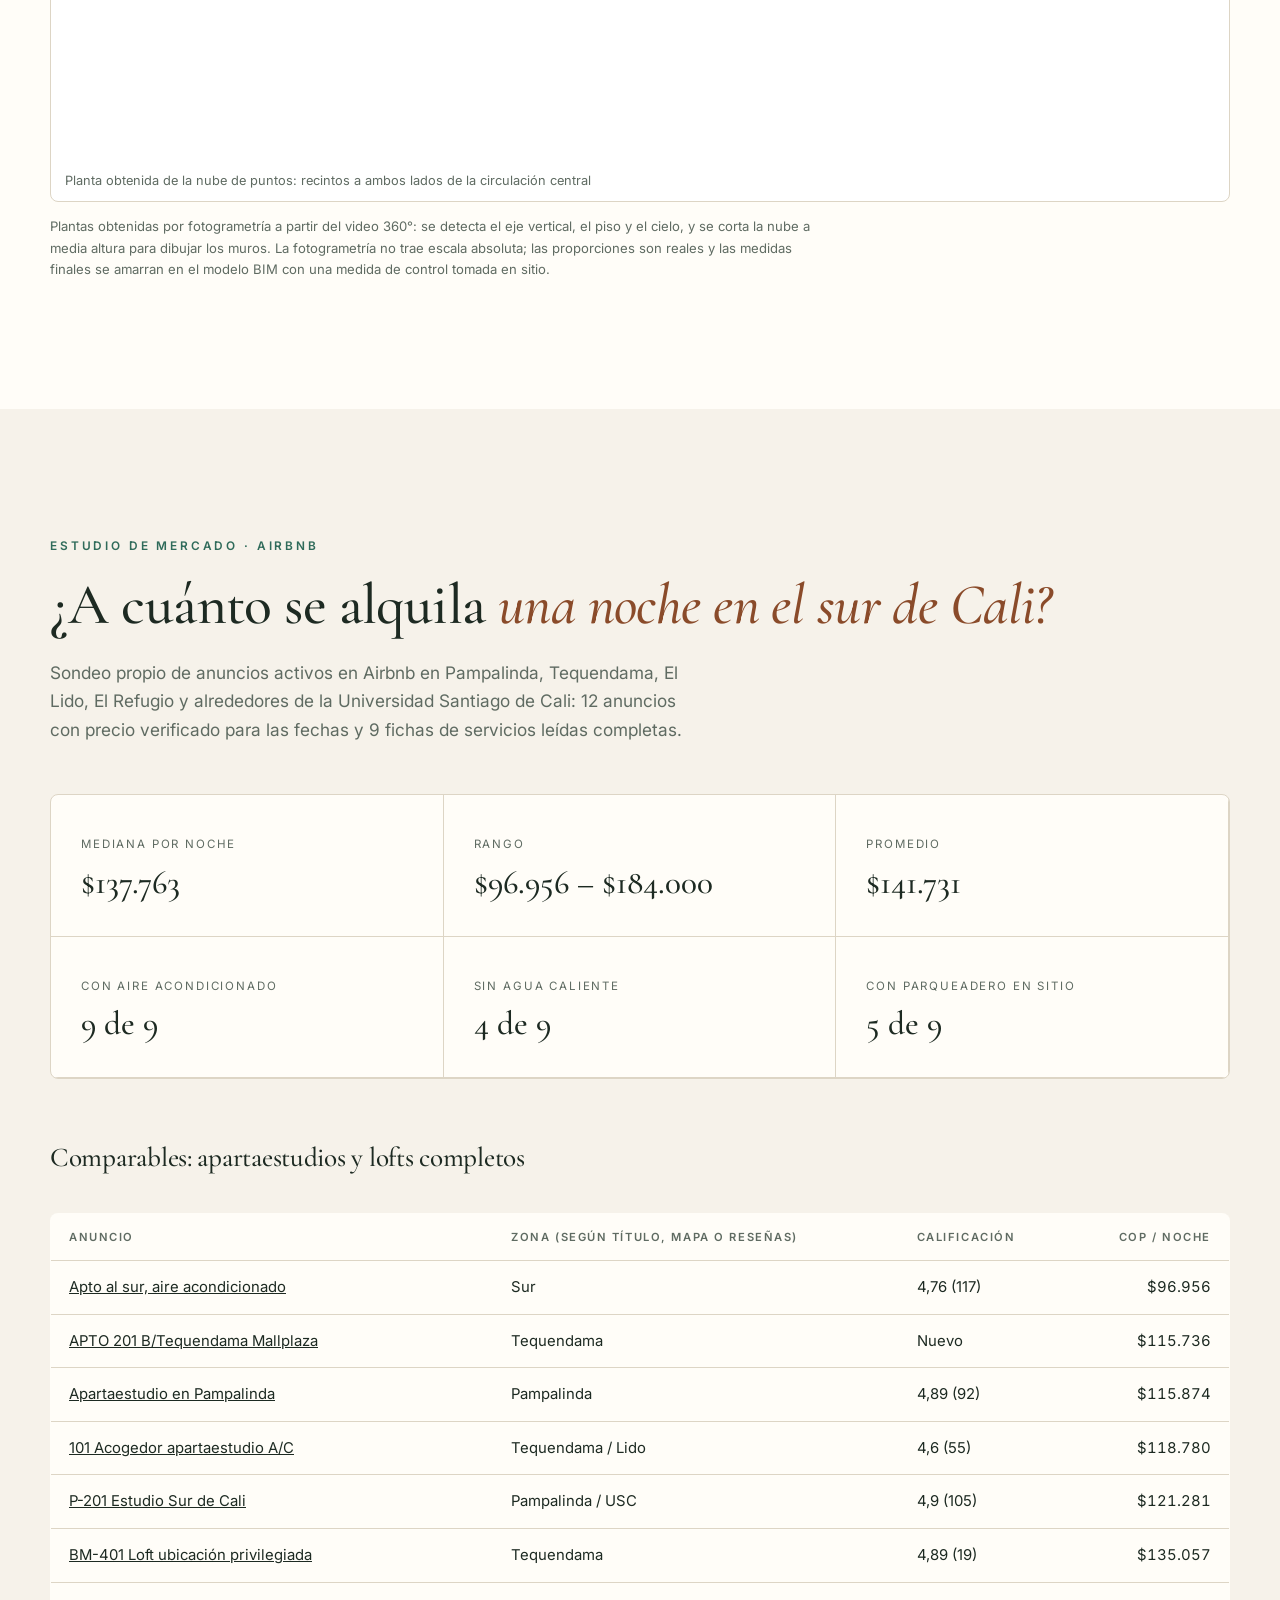
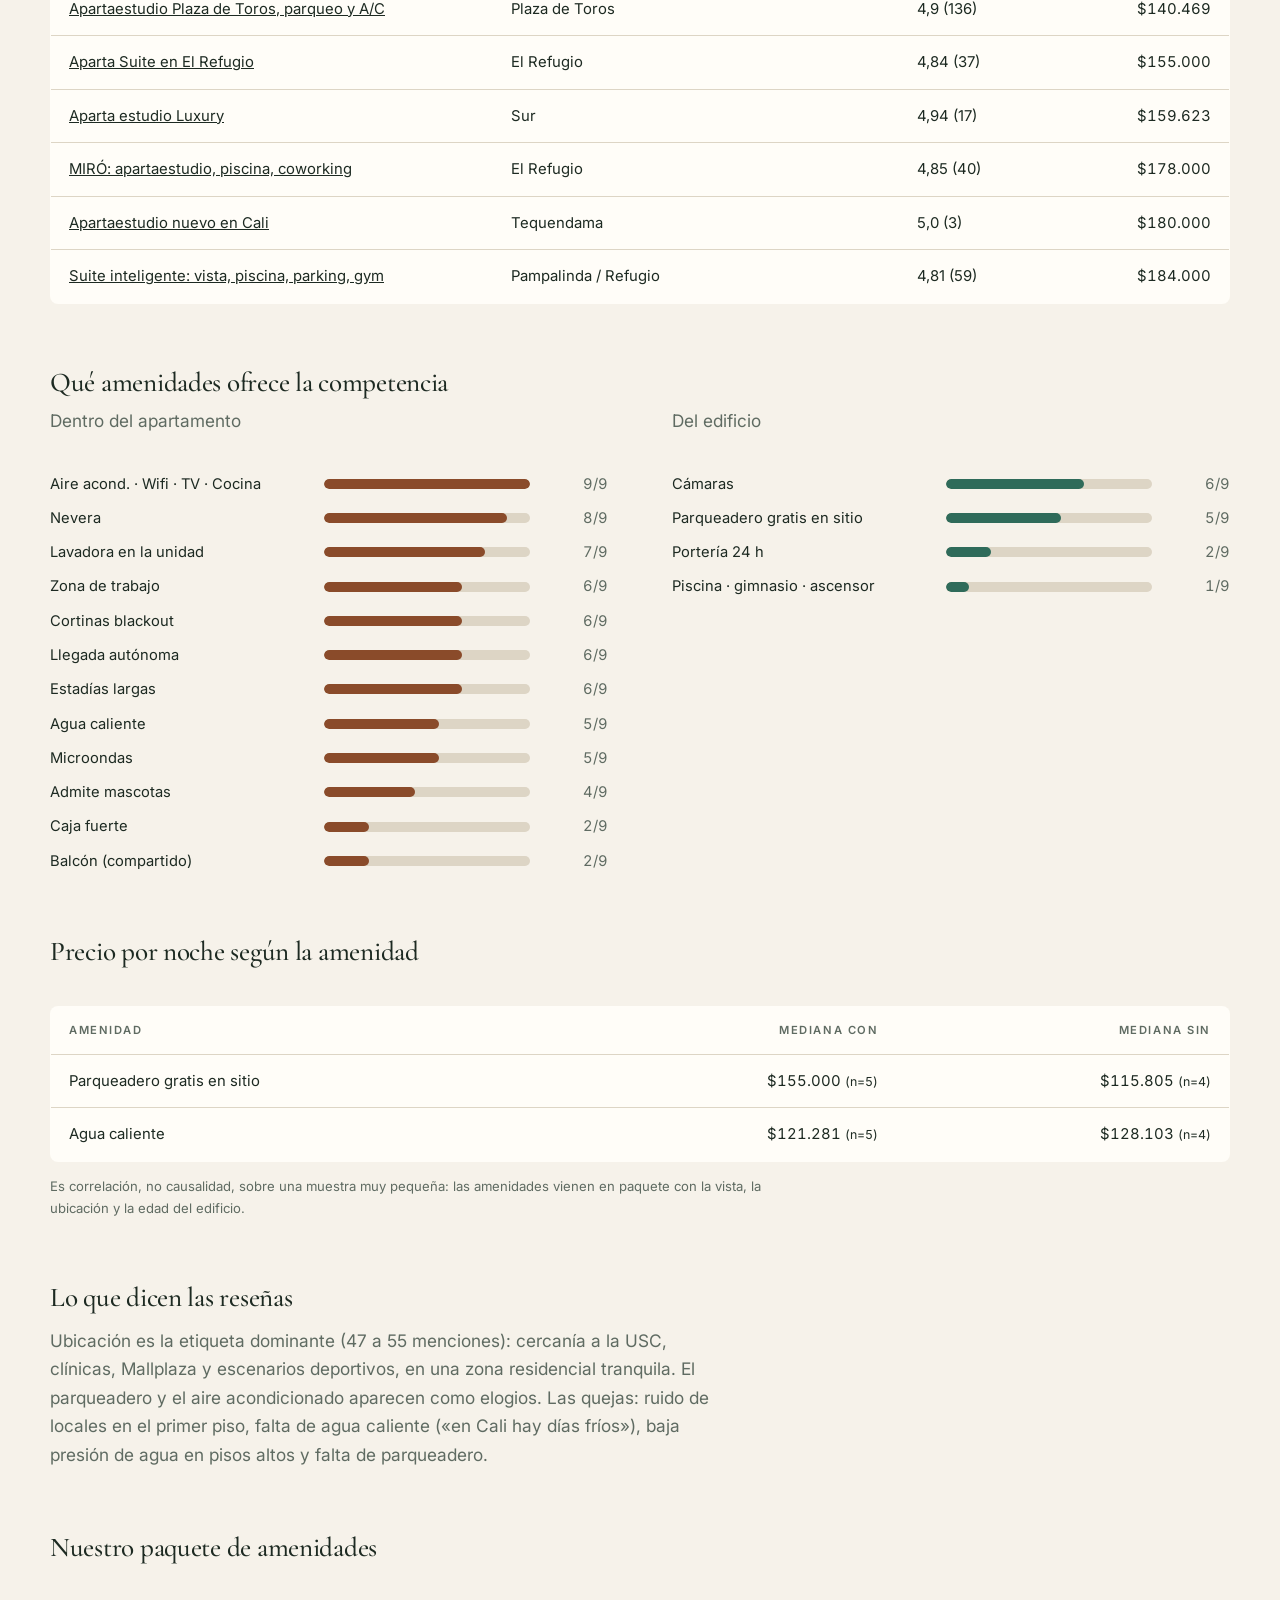
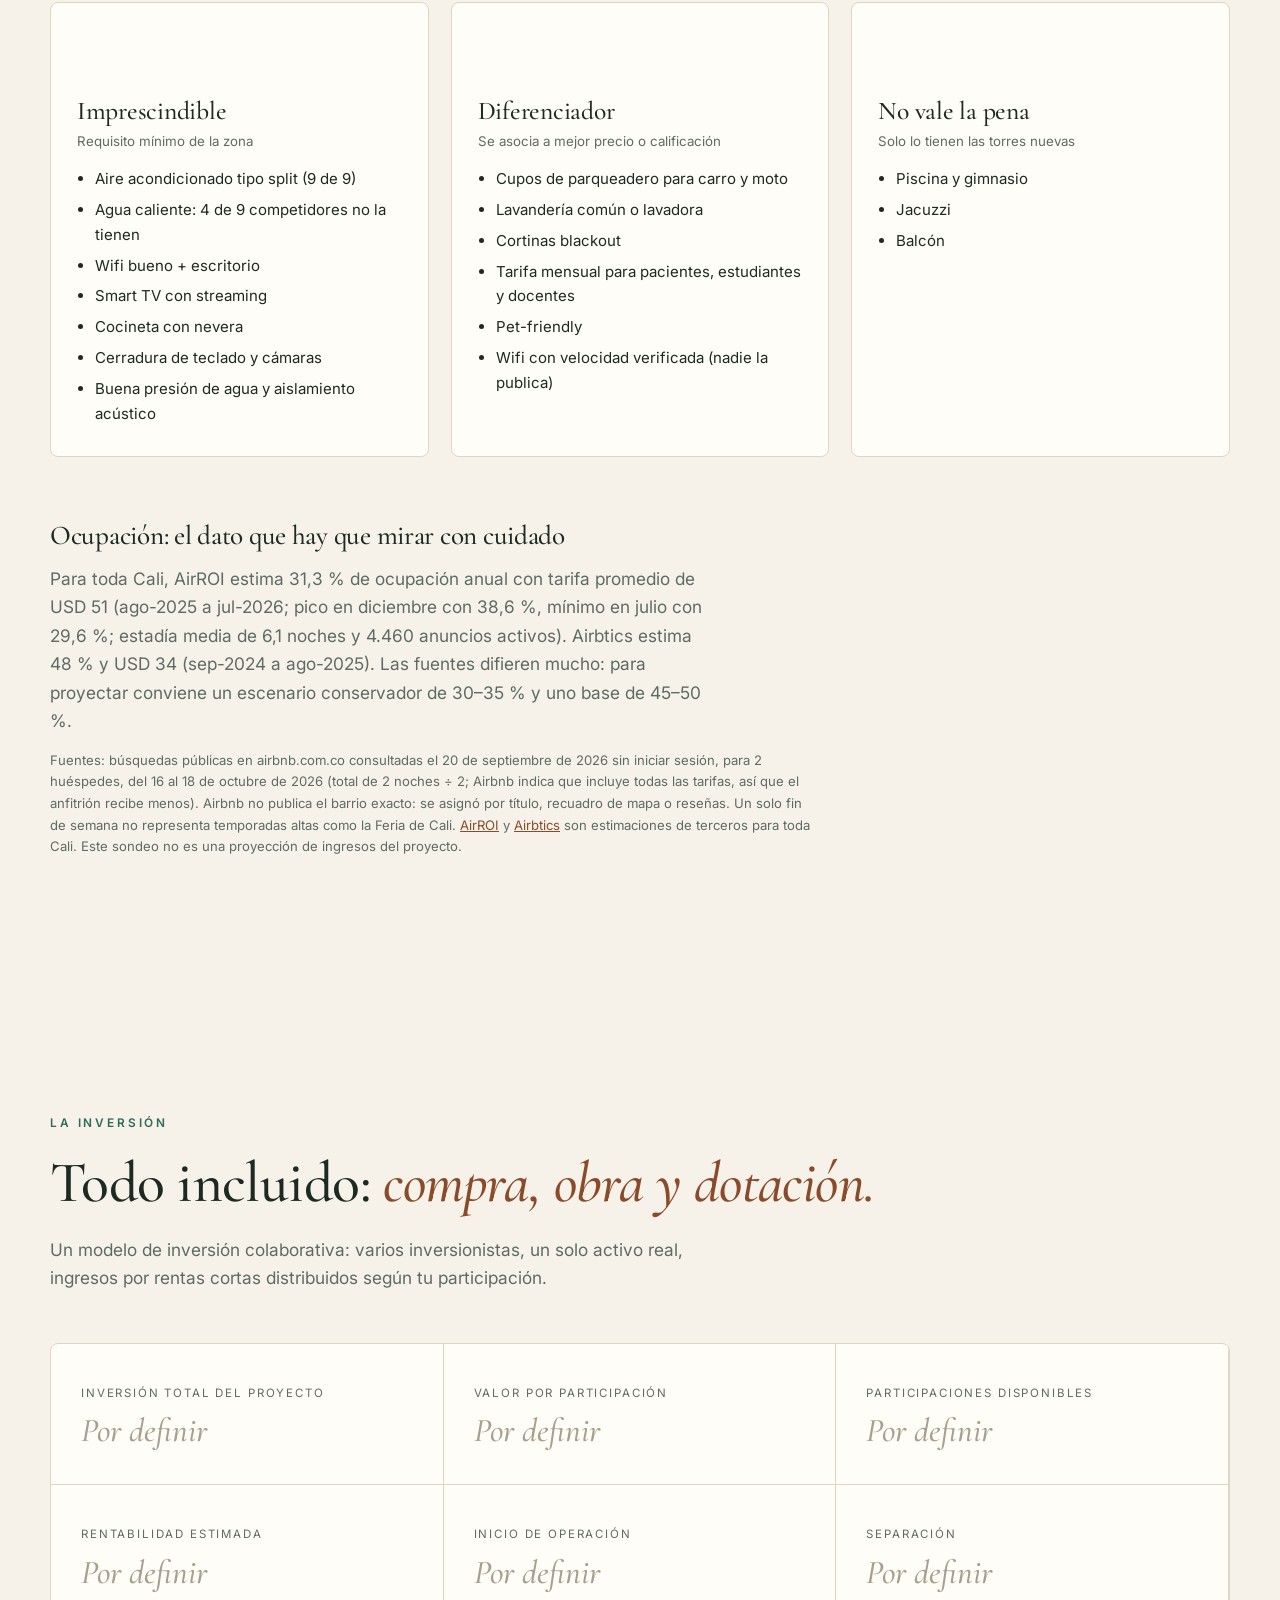
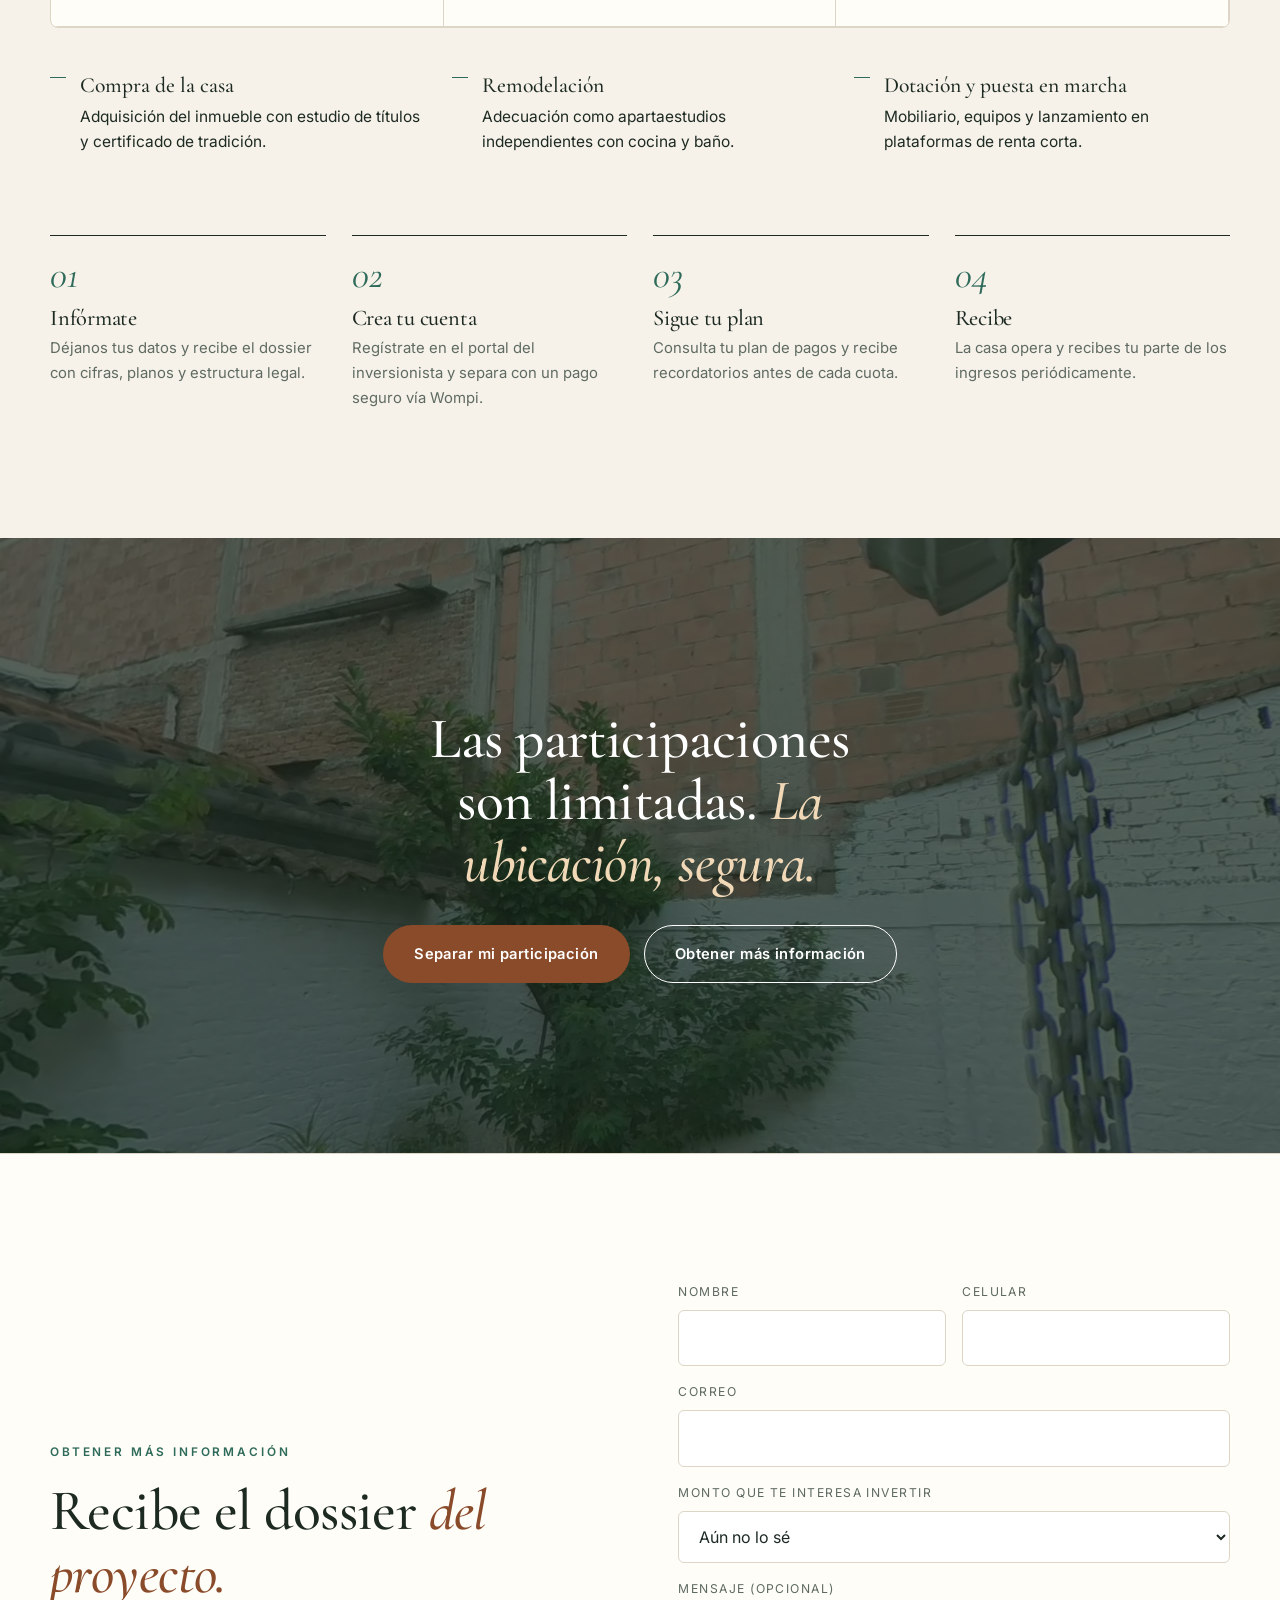
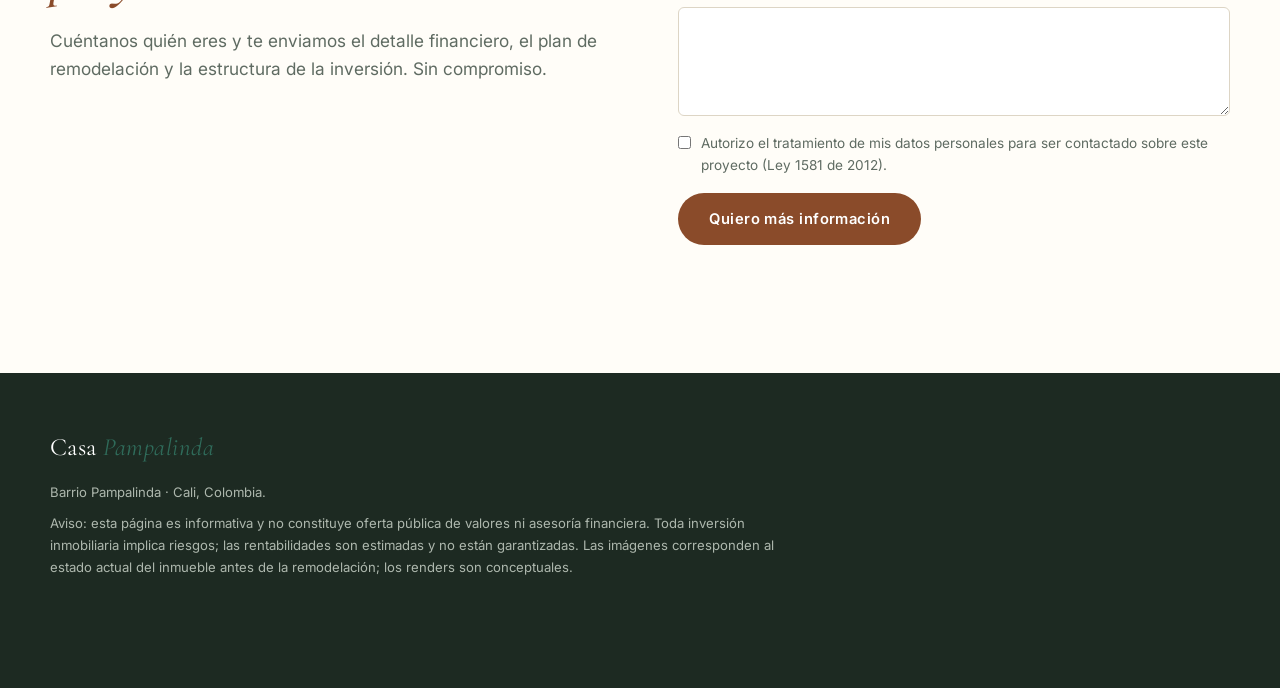
==== commit 331cf502: "Página enfocada en leads (formulario en portada, ventana y barra fija); plano técnico y modelo 3D de" ====
--- a/index.html
+++ b/index.html
@@ -21,10 +21,10 @@
 <div class="frame wide reveal"><img src="assets/render-acceso.jpg" alt="Render conceptual del apartaestudio tipo" loading="lazy"></div></div><div class="units"><div class="unit reveal"><svg viewBox="0 0 24 24"><path d="M3 18v-6a3 3 0 013-3h12a3 3 0 013 3v6M3 15h18M6 9V6h12v3"/></svg><h3>Habitación hotelera</h3><p>Cama, lencería y mobiliario con estándar de hotel boutique.</p></div><div class="unit reveal"><svg viewBox="0 0 24 24"><rect x="4" y="3" width="16" height="18" rx="1"/><path d="M4 10h16M8 6.5h0M12 6.5h0M9 14h6v4H9z"/></svg><h3>Cocina incluida</h3><p>Cocineta equipada en cada unidad para estadías cortas y medias.</p></div><div class="unit reveal"><svg viewBox="0 0 24 24"><path d="M4 12h16v3a4 4 0 01-4 4H8a4 4 0 01-4-4zM6 12V6a2 2 0 014 0"/></svg><h3>Baño privado</h3><p>Un baño completo y renovado por apartaestudio.</p></div><div class="unit reveal"><svg viewBox="0 0 24 24"><path d="M5 12a10 10 0 0114 0M8 15a6 6 0 018 0M12 18.5h0"/></svg><h3>Listo para operar</h3><p>Wi-Fi, aire acondicionado, acceso autónomo y dotación completa.</p></div></div></div></section>
 
 <section id="galeria" style="padding-top:0"><div class="wrap"><div class="reveal"><span class="eyebrow">La casa hoy</span><h2>El punto de partida <em>está listo para intervenir.</em></h2>
-<p class="lead" style="margin-top:22px">Imágenes reales del estado actual, tomadas del levantamiento 360° del inmueble antes de la remodelación.</p></div><div class="gallery"><figure class="w8 reveal"><img src="assets/patio.jpg" alt="Patio posterior" loading="lazy"><figcaption>Patio posterior</figcaption></figure><figure class=" reveal"><img src="assets/hab-ventilador.jpg" alt="Habitación con salida al patio" loading="lazy"><figcaption>Habitación con salida al patio</figcaption></figure><figure class=" reveal"><img src="assets/hab-1.jpg" alt="Habitación" loading="lazy"><figcaption>Habitación</figcaption></figure><figure class=" reveal"><img src="assets/hab-2.jpg" alt="Habitación" loading="lazy"><figcaption>Habitación</figcaption></figure><figure class=" reveal"><img src="assets/cocina.jpg" alt="Cocina actual" loading="lazy"><figcaption>Cocina actual</figcaption></figure><figure class="w6 reveal"><img src="assets/jardin.jpg" alt="Jardín" loading="lazy"><figcaption>Jardín</figcaption></figure><figure class="w6 reveal"><img src="assets/bano.jpg" alt="Baño" loading="lazy"><figcaption>Baño</figcaption></figure></div></div></section>
+<p class="lead" style="margin-top:22px">Imágenes reales del estado actual, tomadas del levantamiento 360° del inmueble antes de la remodelación.</p></div><div class="gallery"><figure class="w8 reveal"><img src="assets/patio.jpg" alt="Patio posterior" loading="lazy"><figcaption>Patio posterior</figcaption></figure><figure class=" reveal"><img src="assets/hab-ventilador.jpg" alt="Habitación con salida al patio" loading="lazy"><figcaption>Habitación con salida al patio</figcaption></figure><figure class=" reveal"><img src="assets/hab-1.jpg" alt="Habitación" loading="lazy"><figcaption>Habitación</figcaption></figure><figure class=" reveal"><img src="assets/hab-2.jpg" alt="Habitación" loading="lazy"><figcaption>Habitación</figcaption></figure><figure class=" reveal"><img src="assets/cocina.jpg" alt="Cocina actual" loading="lazy"><figcaption>Cocina actual</figcaption></figure><figure class="w6 reveal"><img src="assets/jardin.jpg" alt="Jardín" loading="lazy"><figcaption>Jardín</figcaption></figure><figure class="w6 reveal"><img src="assets/bano.jpg" alt="Baño" loading="lazy"><figcaption>Baño</figcaption></figure></div></div><div class="wrap"><div class="cta-block reveal"><div><h3>¿Quieres ver los números de este proyecto?</h3><p>Te enviamos el dossier con el valor de la inversión, el plan de obra y la proyección de rentas.</p></div><button class="btn btn-primary" data-lead="CTA galería">Quiero el dossier</button></div></div></section>
 
 <section id="levantamiento" class="contact"><div class="wrap"><div class="reveal"><span class="eyebrow">Levantamiento con nube de puntos</span><h2>Medimos la casa <em>antes de prometer nada.</em></h2>
-<p class="lead" style="margin-top:22px">Procesamos la nube de puntos de la casa (13 millones de puntos) generada a partir del video 360°, además de los recortes por fachada de cada piso usados para la fotogrametría.</p></div><div class="cloud"><figure class="reveal"><img src="assets/nube-1.png" alt="Planta obtenida de la nube de puntos: recintos a ambos lados de la circulación central" loading="lazy"><figcaption>Planta obtenida de la nube de puntos: recintos a ambos lados de la circulación central</figcaption></figure></div><p class="src" style="font-size:.82rem;color:var(--muted);margin-top:14px;max-width:95ch">Plantas obtenidas por fotogrametría a partir del video 360°: se detecta el eje vertical, el piso y el cielo, y se corta la nube a media altura para dibujar los muros. La fotogrametría no trae escala absoluta; las proporciones son reales y las medidas finales se amarran en el modelo BIM con una medida de control tomada en sitio.</p></div></section>
+<p class="lead" style="margin-top:22px">Procesamos la nube de puntos de la casa (13 millones de puntos) generada a partir del video 360°, además de los recortes por fachada de cada piso usados para la fotogrametría. Esa nube se regulariza como plano técnico ortogonal —muros, recintos, áreas y cotas— y sobre ese plano se construye el <a href="proyecto.html#casa3d">modelo 3D de la casa</a>.</p></div><div class="plano"><figure class="reveal"><img src="assets/plano-casa.svg" alt="Casa Pampalinda · Planta" loading="lazy"><figcaption>Casa Pampalinda · Planta</figcaption></figure></div><h3 style="font-size:1.5rem;margin-top:50px">Nube de puntos original</h3><div class="cloud" style="margin-top:16px"><figure class="reveal"><img src="assets/nube-1.png" alt="Planta obtenida de la nube de puntos: recintos a ambos lados de la circulación central" loading="lazy"><figcaption>Planta obtenida de la nube de puntos: recintos a ambos lados de la circulación central</figcaption></figure></div><p class="src" style="font-size:.82rem;color:var(--muted);margin-top:14px;max-width:95ch">Plantas obtenidas por fotogrametría a partir del video 360°: se detecta el eje vertical, el piso y el cielo, y se corta la nube a media altura para dibujar los muros. La fotogrametría no trae escala absoluta; las proporciones son reales y las medidas finales se amarran en el modelo BIM con una medida de control tomada en sitio.</p></div></section>
 
 <section class="market" id="mercado"><div class="wrap"><div class="reveal"><span class="eyebrow">Estudio de mercado · Airbnb</span><h2>¿A cuánto se alquila <em>una noche en el sur de Cali?</em></h2>
 <p class="lead" style="margin-top:22px">Sondeo propio de anuncios activos en Airbnb en Pampalinda, Tequendama, El Lido, El Refugio y alrededores de la Universidad Santiago de Cali: 12 anuncios con precio verificado para las fechas y 9 fichas de servicios leídas completas.</p></div>
--- a/styles.css
+++ b/styles.css
@@ -200,3 +200,25 @@
 td.y{color:var(--terra);font-weight:600;text-align:center}td.n{color:#b9b1a3;text-align:center}th.c{text-align:center}
 
 .cloud{display:grid;grid-template-columns:repeat(auto-fit,minmax(240px,1fr));gap:14px;margin-top:40px}.cloud figure{background:#fff;border:1px solid var(--line);border-radius:8px;padding:10px}.cloud img{width:100%;aspect-ratio:1;object-fit:contain}.cloud figcaption{font-size:.8rem;color:var(--muted);padding:6px 4px 0}
+
+/* ===== Captación de leads ===== */
+.hero-grid{display:grid;grid-template-columns:minmax(0,1.25fr) minmax(300px,400px);gap:clamp(24px,5vw,70px);align-items:end}
+.hero-grid .hero-facts{margin-top:36px}
+@media(max-width:960px){.hero-grid{grid-template-columns:1fr}.hero{padding-top:110px}}
+form.lead{background:var(--paper);color:var(--ink);border-radius:14px;padding:28px 26px;display:grid;gap:12px;box-shadow:0 24px 60px rgba(0,0,0,.28)}
+form.lead h3{font-size:1.75rem;line-height:1.1}form.lead p{font-size:.93rem;color:var(--muted);margin:0 0 4px;max-width:none;opacity:1}
+form.lead input:not([type=checkbox]){padding:14px 16px;border:1px solid var(--line);border-radius:8px;font-size:1rem;background:#fff;width:100%}
+form.lead .ck{display:flex;gap:9px;font-size:.76rem;color:var(--muted);text-transform:none;letter-spacing:0;line-height:1.4;align-items:flex-start}form.lead .ck input{width:auto;margin-top:3px}
+form.lead .btn{justify-content:center;width:100%;font-size:1rem;padding:17px}form.lead small{text-align:center;color:var(--muted);font-size:.76rem}
+form.lead .msg{margin:0}
+.modal{position:fixed;inset:0;background:rgba(15,20,16,.72);z-index:120;display:none;place-items:center;padding:18px;backdrop-filter:blur(3px)}.modal.on{display:grid}
+.modal-box{position:relative;width:min(440px,100%)}.modal-x{position:absolute;right:12px;top:10px;border:0;background:none;font-size:1.1rem;cursor:pointer;color:var(--muted);z-index:2}
+.sticky-cta{position:fixed;left:0;right:0;bottom:0;z-index:60;background:rgba(255,253,248,.97);border-top:1px solid var(--line);padding:10px 20px;display:flex;gap:14px;align-items:center;justify-content:center;transform:translateY(110%);transition:.3s;backdrop-filter:blur(8px)}
+.sticky-cta.on{transform:none}.sticky-cta span{font-size:.9rem;color:var(--muted)}.sticky-cta .btn{padding:12px 24px}
+@media(max-width:640px){.sticky-cta span{display:none}.sticky-cta .btn{width:100%;justify-content:center}}
+body{padding-bottom:0}footer{padding-bottom:110px}
+.cta-block{background:var(--green-dark);color:#f3efe4;border-radius:14px;padding:clamp(28px,5vw,54px);display:flex;gap:24px;align-items:center;justify-content:space-between;flex-wrap:wrap;margin-top:60px}
+.cta-block h3{font-size:clamp(1.6rem,3vw,2.3rem);max-width:22ch}.cta-block p{color:#d8cdc3;margin-top:8px;max-width:50ch}
+/* Plano técnico + modelo 3D */
+.plano{display:grid;grid-template-columns:repeat(auto-fit,minmax(320px,1fr));gap:14px;margin-top:40px}.plano figure{background:#fff;border:1px solid var(--line);border-radius:8px;padding:8px;cursor:zoom-in}.plano img{width:100%}
+.plano figcaption{font-size:.8rem;color:var(--muted);padding:6px 4px 2px}
